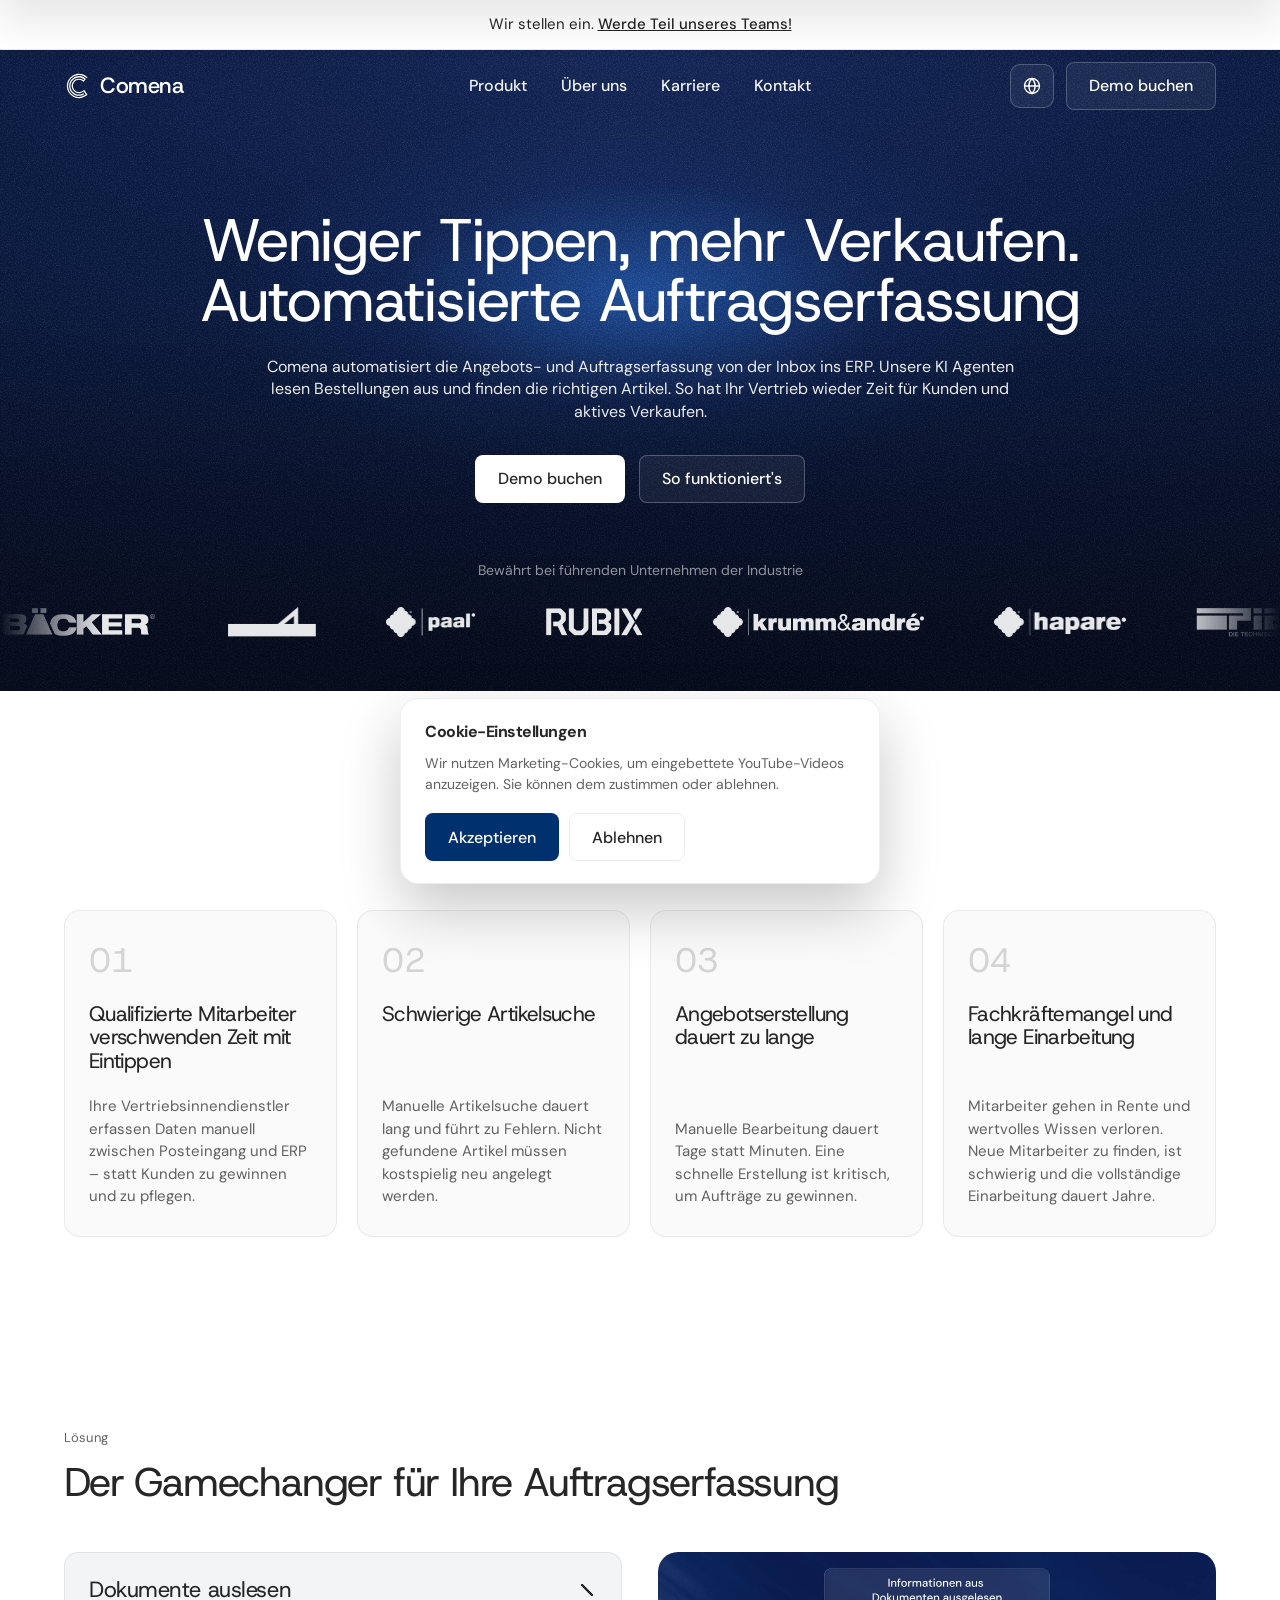
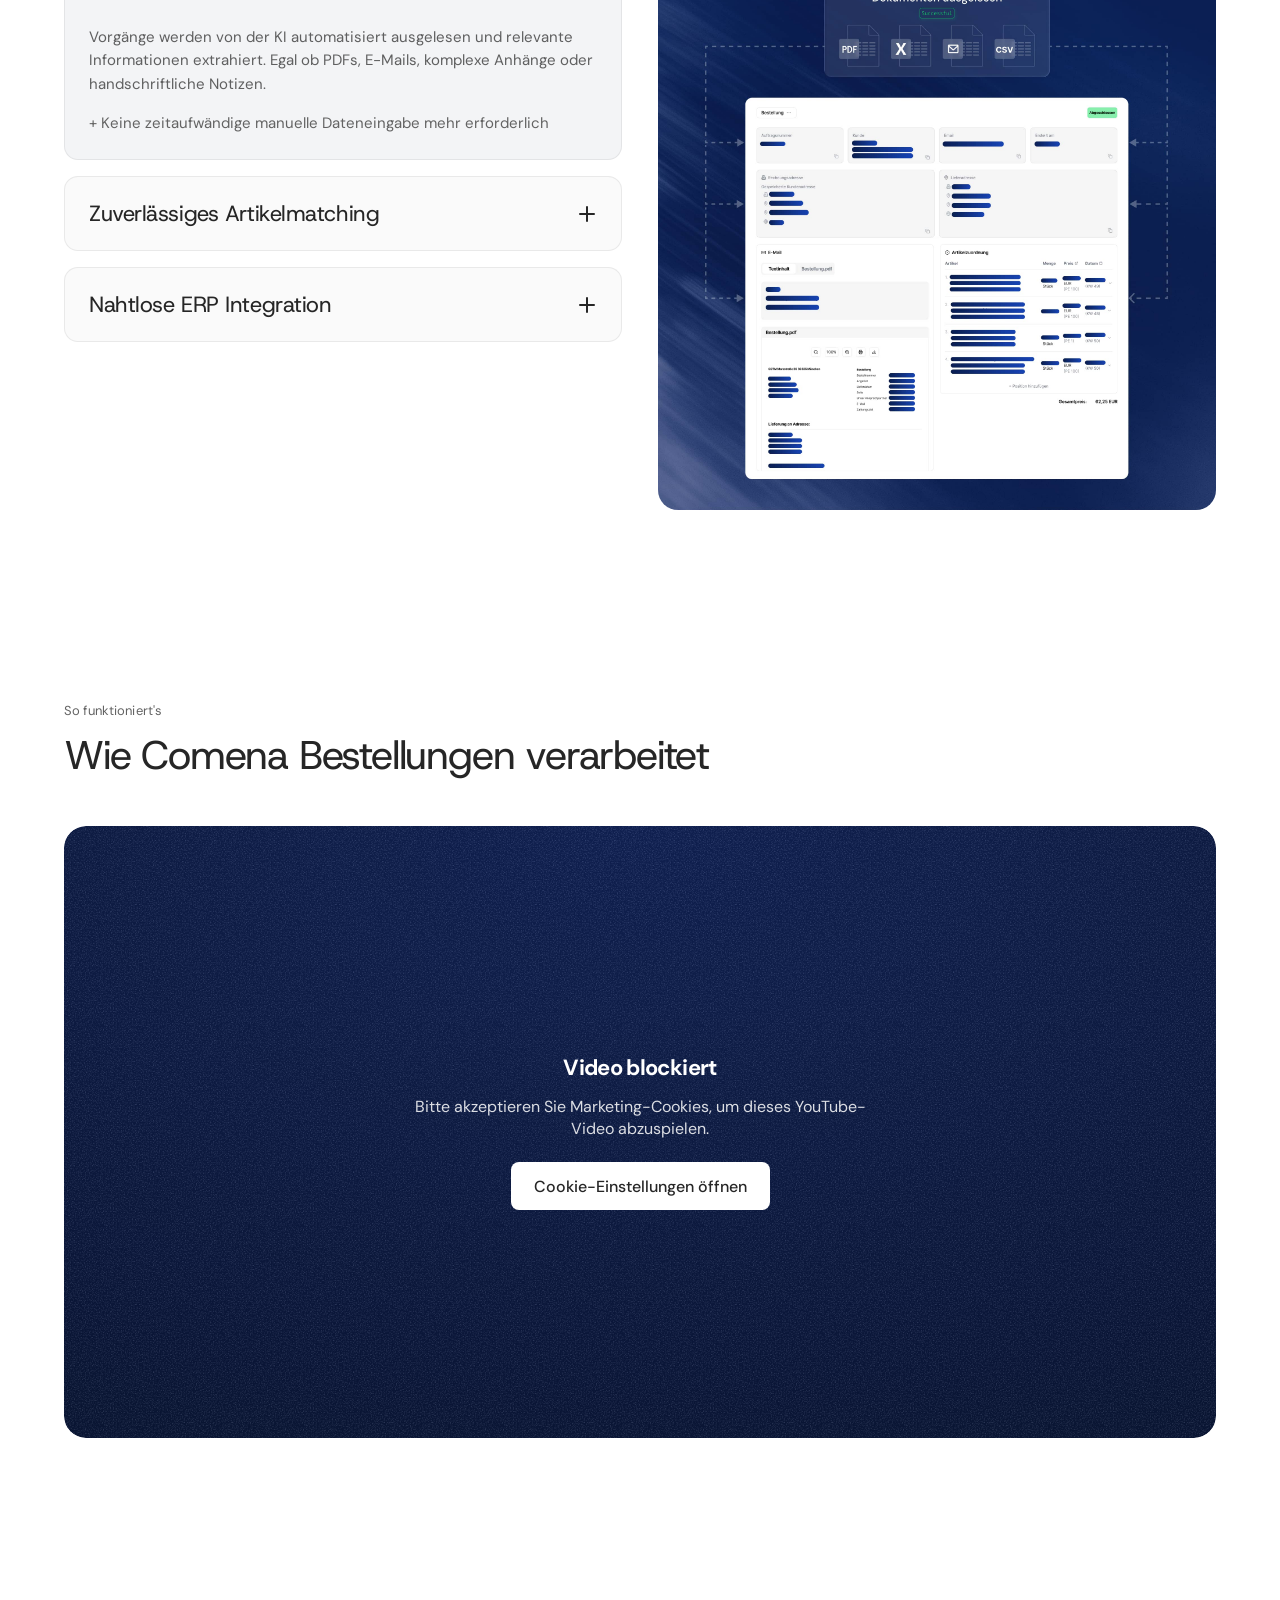
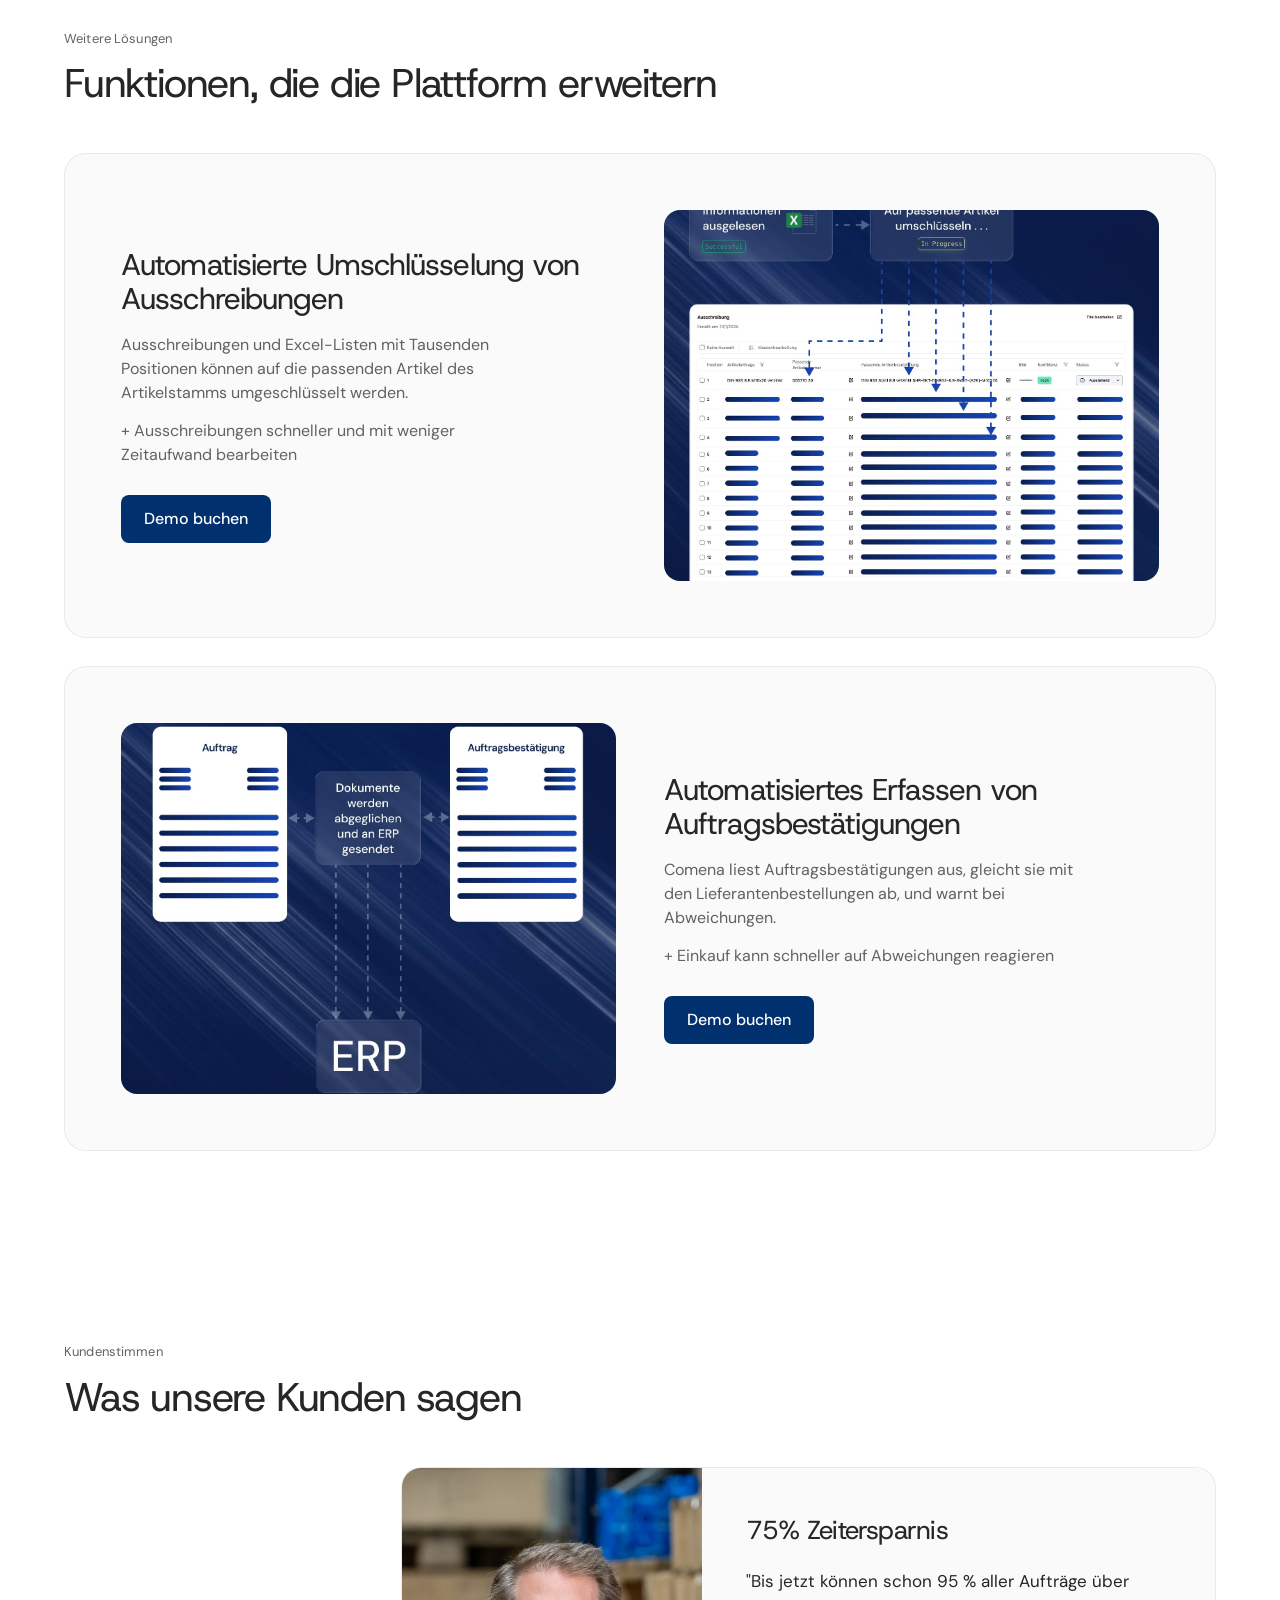
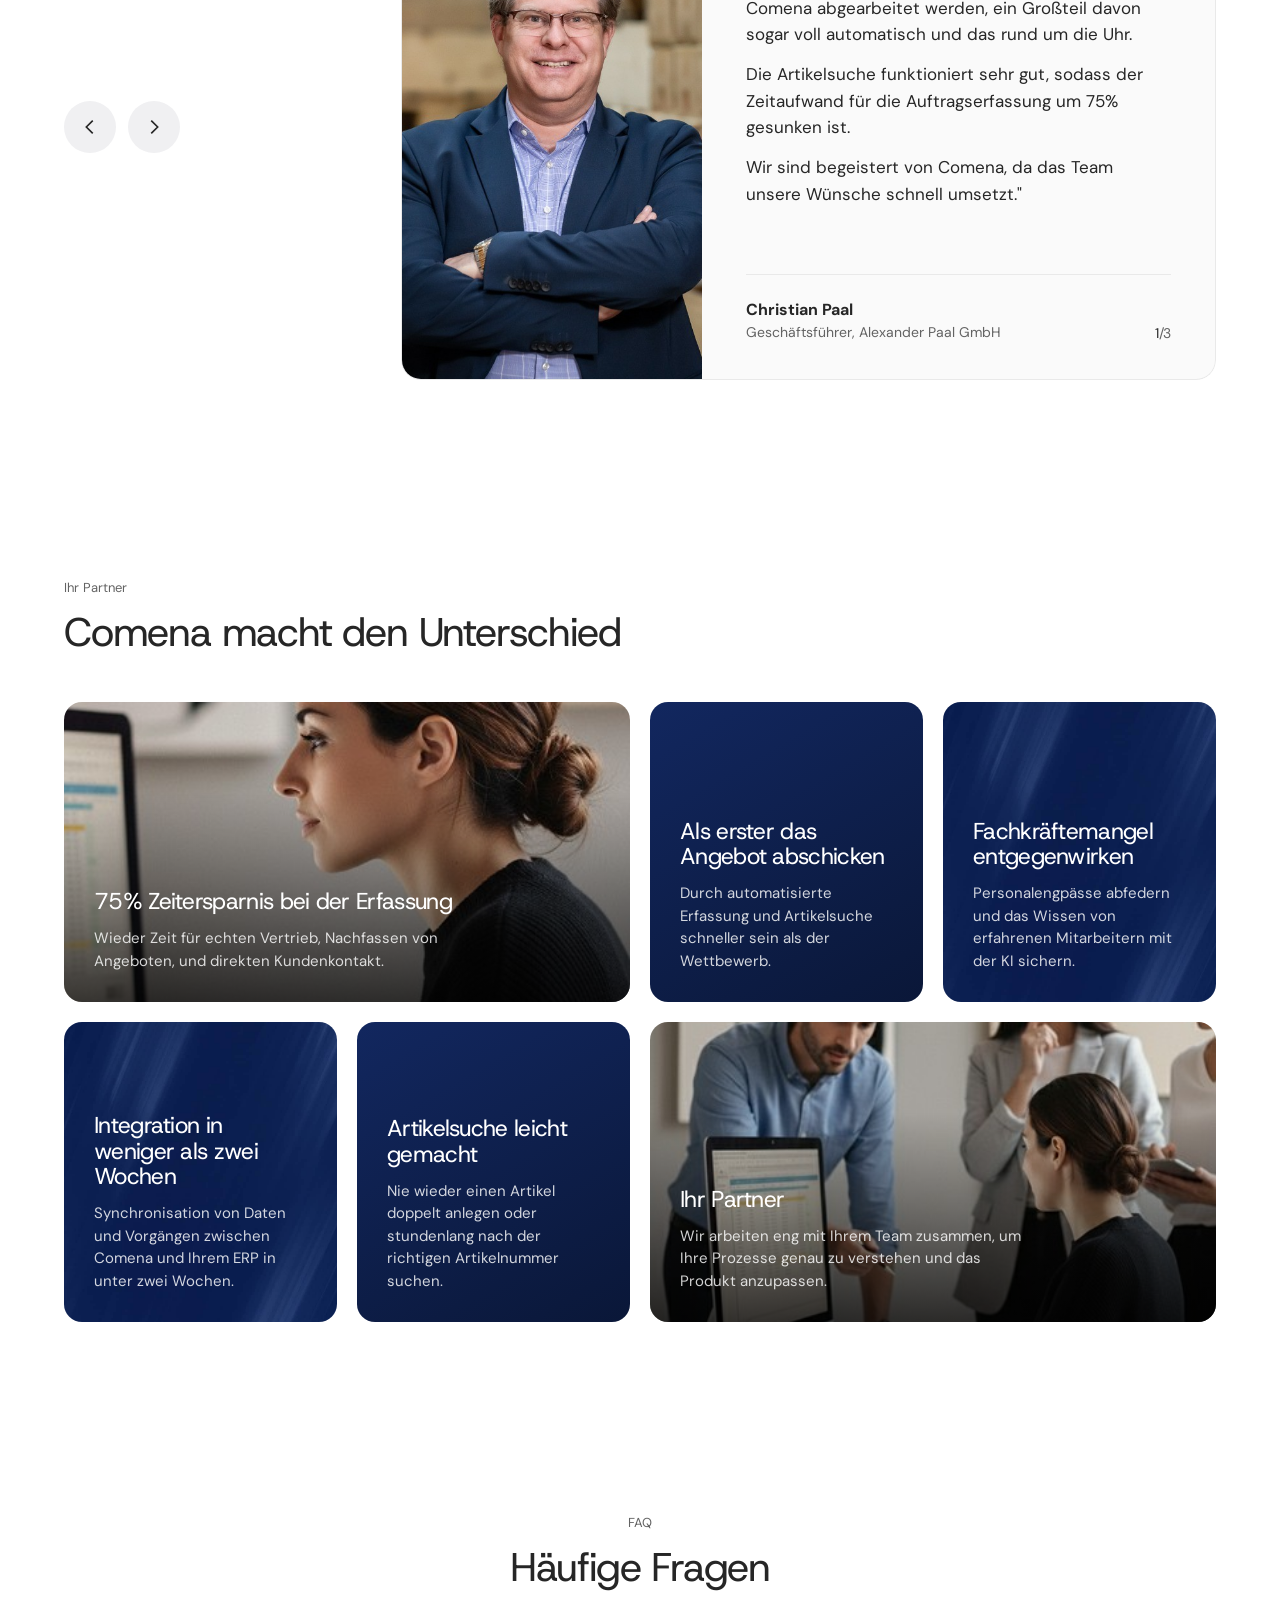
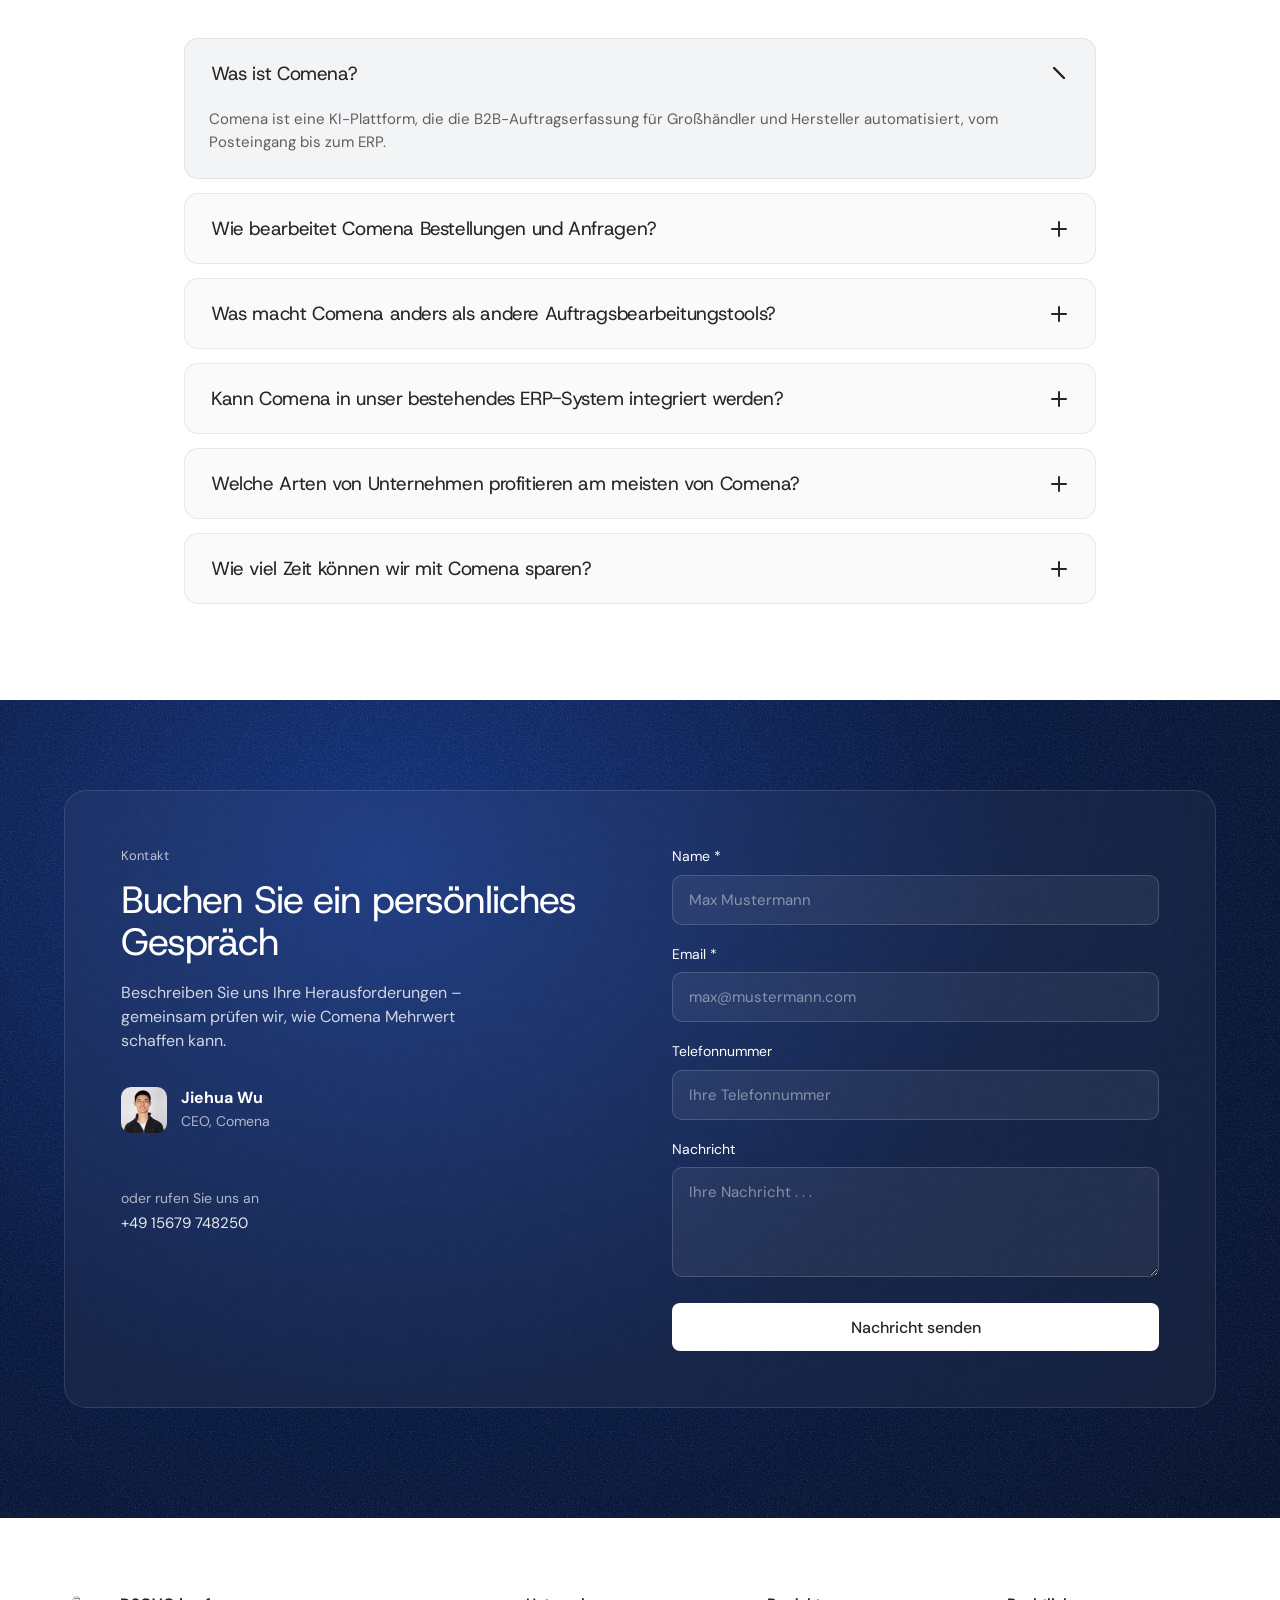
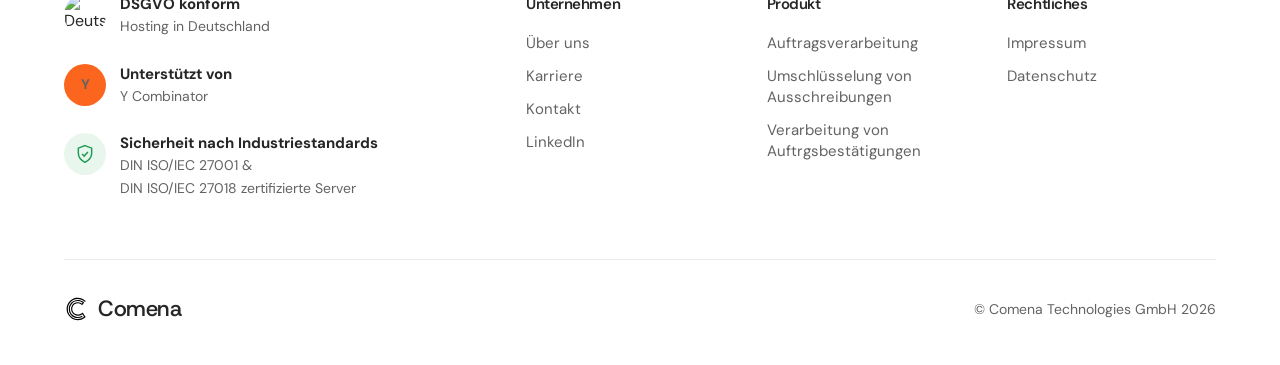
==== index.html @ ed3991f0 "Initial commit: Comena marketing site Static rebuild of the Comena landing page with working cookie-" ====
<!doctype html>
<html lang="de-DE">
<head>
  <meta charset="utf-8">
  <meta name="viewport" content="width=device-width, initial-scale=1">
  <title>Comena</title>
  <meta name="description" content="Comena automatisiert die Angebots- und Auftragserfassung von der Inbox ins ERP">
  <link rel="icon" href="assets/9VEV39MrK39oEEc32gyFkGNIw0.svg" media="(prefers-color-scheme: light)">
  <link rel="icon" href="assets/0OUMlu4STW3f8f03diUFj3irM.svg" media="(prefers-color-scheme: dark)">
  <link rel="preconnect" href="https://fonts.googleapis.com">
  <link rel="preconnect" href="https://fonts.gstatic.com" crossorigin>
  <link href="https://fonts.googleapis.com/css2?family=DM+Sans:ital,opsz,wght@0,9..40,300;0,9..40,400;0,9..40,500;0,9..40,600;0,9..40,700;1,9..40,400&family=Host+Grotesk:ital,wght@0,300;0,400;0,500;0,600;1,400&display=swap" rel="stylesheet">
  <link rel="stylesheet" href="styles.css?v=2">
</head>
<body>

  <!-- Announcement bar -->
  <div class="announce">
    <span>Wir stellen ein. <a href="https://www.ycombinator.com/companies/comena/jobs" target="_blank" rel="noopener">Werde Teil unseres Teams!</a></span>
  </div>

  <!-- Header -->
  <header class="header" id="header">
    <div class="container header__inner">
      <a href="#top" class="brand" aria-label="Comena">
        <img class="brand__mark brand__mark--light" src="assets/0OUMlu4STW3f8f03diUFj3irM.svg" alt="">
        <img class="brand__mark brand__mark--dark" src="assets/9VEV39MrK39oEEc32gyFkGNIw0.svg" alt="">
        <span class="brand__name">Comena</span>
      </a>

      <nav class="nav" id="nav">
        <a href="#loesung">Produkt</a>
        <a href="#partner">Über uns</a>
        <a href="https://www.ycombinator.com/companies/comena/jobs" target="_blank" rel="noopener">Karriere</a>
        <a href="#kontakt">Kontakt</a>
      </nav>

      <div class="header__actions">
        <div class="lang" id="lang">
          <button class="lang__btn" aria-label="Sprache wählen" aria-haspopup="true" aria-expanded="false">
            <svg viewBox="0 0 24 24" width="20" height="20" fill="none" stroke="currentColor" stroke-width="1.6"><circle cx="12" cy="12" r="9"/><path d="M3 12h18M12 3c2.5 2.6 3.8 5.7 3.8 9s-1.3 6.4-3.8 9c-2.5-2.6-3.8-5.7-3.8-9S9.5 5.6 12 3z"/></svg>
          </button>
          <div class="lang__menu" role="menu">
            <div class="lang__label">Select Language</div>
            <button role="menuitem" class="is-active">German</button>
            <button role="menuitem">English (United States)</button>
          </div>
        </div>
        <a href="#kontakt" class="btn btn--demo">Demo buchen</a>
        <button class="burger" id="burger" aria-label="Menü">
          <span></span><span></span><span></span>
        </button>
      </div>
    </div>
  </header>

  <!-- Mobile menu -->
  <div class="mobilemenu" id="mobilemenu">
    <nav>
      <a href="#loesung">Produkt</a>
      <a href="#partner">Über uns</a>
      <a href="https://www.ycombinator.com/companies/comena/jobs" target="_blank" rel="noopener">Karriere</a>
      <a href="#kontakt">Kontakt</a>
    </nav>
    <a href="#kontakt" class="btn btn--demo">Demo buchen</a>
  </div>

  <main id="top">

    <!-- Hero -->
    <section class="hero">
      <div class="hero__bg"></div>
      <div class="hero__glow"></div>
      <div class="hero__noise"></div>
      <div class="hero__fade"></div>
      <div class="container hero__inner">
        <h1 class="hero__title">Weniger Tippen, mehr Verkaufen. Automatisierte Auftragserfassung</h1>
        <p class="hero__sub">Comena automatisiert die Angebots- und Auftragserfassung von der Inbox ins ERP. Unsere KI Agenten lesen Bestellungen aus und finden die richtigen Artikel. So hat Ihr Vertrieb wieder Zeit für Kunden und aktives Verkaufen.</p>
        <div class="hero__cta">
          <a href="#kontakt" class="btn btn--white">Demo buchen</a>
          <a href="#how" class="btn btn--ghost">So funktioniert's</a>
        </div>
      </div>

      <div class="hero__logos">
        <p class="hero__logos-label">Bewährt bei führenden Unternehmen der Industrie</p>
        <div class="marquee">
          <div class="marquee__track" id="marqueeTrack">
            <!-- filled by JS (duplicated for seamless loop) -->
          </div>
        </div>
      </div>
    </section>

    <!-- Challenge -->
    <section class="section" id="challenge">
      <div class="container">
        <div class="section__head section__head--center">
          <span class="eyebrow">Die Herausforderung</span>
          <h2 class="section__title">Keine Zeit für Kernaufgaben</h2>
        </div>
        <div class="cards4">
          <article class="pcard">
            <span class="pcard__num">01</span>
            <h3 class="pcard__title">Qualifizierte Mitarbeiter verschwenden Zeit mit Eintippen</h3>
            <p class="pcard__text">Ihre Vertriebsinnendienstler erfassen Daten manuell zwischen Posteingang und ERP – statt Kunden zu gewinnen und zu pflegen.</p>
          </article>
          <article class="pcard">
            <span class="pcard__num">02</span>
            <h3 class="pcard__title">Schwierige Artikelsuche</h3>
            <p class="pcard__text">Manuelle Artikelsuche dauert lang und führt zu Fehlern. Nicht gefundene Artikel müssen kostspielig neu angelegt werden.</p>
          </article>
          <article class="pcard">
            <span class="pcard__num">03</span>
            <h3 class="pcard__title">Angebotserstellung dauert zu lange</h3>
            <p class="pcard__text">Manuelle Bearbeitung dauert Tage statt Minuten. Eine schnelle Erstellung ist kritisch, um Aufträge zu gewinnen.</p>
          </article>
          <article class="pcard">
            <span class="pcard__num">04</span>
            <h3 class="pcard__title">Fachkräftemangel und lange Einarbeitung</h3>
            <p class="pcard__text">Mitarbeiter gehen in Rente und wertvolles Wissen verloren. Neue Mitarbeiter zu finden, ist schwierig und die vollständige Einarbeitung dauert Jahre.</p>
          </article>
        </div>
      </div>
    </section>

    <!-- Solution -->
    <section class="section" id="loesung">
      <div class="container">
        <div class="section__head">
          <span class="eyebrow">Lösung</span>
          <h2 class="section__title">Der Gamechanger für Ihre Auftragserfassung</h2>
        </div>
        <div class="solution">
          <div class="accordion accordion--solution" id="solutionAcc">
            <div class="acc-item is-open" data-img="assets/vP9bhPJwI2WXvm8ATmOyXBJ3Csw.jpg">
              <button class="acc-head">
                <span class="acc-title">Dokumente auslesen</span>
                <span class="acc-icon"></span>
              </button>
              <div class="acc-body">
                <p>Vorgänge werden von der KI automatisiert ausgelesen und relevante Informationen extrahiert. Egal ob PDFs, E-Mails, komplexe Anhänge oder handschriftliche Notizen.</p>
                <p class="acc-plus">+ Keine zeitaufwändige manuelle Dateneingabe mehr erforderlich</p>
              </div>
            </div>
            <div class="acc-item" data-img="assets/bJRzqcTDGfhjrTvjMjbaw6tSAM.jpg">
              <button class="acc-head">
                <span class="acc-title">Zuverlässiges Artikelmatching</span>
                <span class="acc-icon"></span>
              </button>
              <div class="acc-body">
                <p>Artikelpositionen werden auf die passende Artikelnummer umgeschlüsselt. Unsere KI Agenten verstehen kryptische Artikeltexte und durchforsten riesige Artikelstämme.</p>
                <p class="acc-plus">+ Zuverlässiges Matching minimiert Zeit für Artikelsuche</p>
              </div>
            </div>
            <div class="acc-item" data-img="assets/Tuf0OMgCpiZTzLPUoyTCjEwg0M.jpg">
              <button class="acc-head">
                <span class="acc-title">Nahtlose ERP Integration</span>
                <span class="acc-icon"></span>
              </button>
              <div class="acc-body">
                <p>Comena lässt sich an nahezu jedes ERP anbinden. Dokumente können automatisch im Dokumentenmanagementsystem abgelegt werden.</p>
                <p class="acc-plus">+ Alles in Ihrem System erfasst mit einem Klick</p>
              </div>
            </div>
          </div>
          <div class="solution__media">
            <img id="solutionImg" src="assets/vP9bhPJwI2WXvm8ATmOyXBJ3Csw.jpg" alt="Comena Dokumentenverarbeitung">
          </div>
        </div>
      </div>
    </section>

    <!-- How it works -->
    <section class="section" id="how">
      <div class="container">
        <div class="section__head">
          <span class="eyebrow">So funktioniert's</span>
          <h2 class="section__title">Wie Comena Bestellungen verarbeitet</h2>
        </div>
        <div class="video">
          <div class="video__inner" id="videoBox">
            <iframe
              class="video__iframe"
              id="videoIframe"
              title="Wie Comena Bestellungen verarbeitet"
              src="about:blank"
              data-src="https://www.youtube-nocookie.com/embed/yLCdcm7drAc"
              allow="accelerometer; autoplay; clipboard-write; encrypted-media; gyroscope; picture-in-picture; web-share"
              allowfullscreen
              loading="lazy"
            ></iframe>
            <div class="video__blocked" id="videoBlocked">
              <h3>Video blockiert</h3>
              <p>Bitte akzeptieren Sie Marketing-Cookies, um dieses YouTube-Video abzuspielen.</p>
              <button class="btn btn--white" id="videoPlay">Cookie-Einstellungen öffnen</button>
            </div>
          </div>
        </div>
      </div>
    </section>

    <!-- Weitere Lösungen -->
    <section class="section" id="weitere">
      <div class="container">
        <div class="section__head">
          <span class="eyebrow">Weitere Lösungen</span>
          <h2 class="section__title">Funktionen, die die Plattform erweitern</h2>
        </div>

        <div class="feature">
          <div class="feature__text">
            <h3>Automatisierte Umschlüsselung von Ausschreibungen</h3>
            <p>Ausschreibungen und Excel-Listen mit Tausenden Positionen können auf die passenden Artikel des Artikelstamms umgeschlüsselt werden.</p>
            <p class="feature__plus">+ Ausschreibungen schneller und mit weniger Zeitaufwand bearbeiten</p>
            <a href="#kontakt" class="btn btn--demo">Demo buchen</a>
          </div>
          <div class="feature__media">
            <img src="assets/cb6yJn9ngKvgDQkInbwomNCdXAg.jpg" alt="Automatisierte Umschlüsselung von Ausschreibungen">
          </div>
        </div>

        <div class="feature feature--reverse">
          <div class="feature__text">
            <h3>Automatisiertes Erfassen von Auftragsbestätigungen</h3>
            <p>Comena liest Auftragsbestätigungen aus, gleicht sie mit den Lieferantenbestellungen ab, und warnt bei Abweichungen.</p>
            <p class="feature__plus">+ Einkauf kann schneller auf Abweichungen reagieren</p>
            <a href="#kontakt" class="btn btn--demo">Demo buchen</a>
          </div>
          <div class="feature__media">
            <img src="assets/lyJYtWwrS7RIzxJIzsAGaR2Q.jpg" alt="Automatisiertes Erfassen von Auftragsbestätigungen">
          </div>
        </div>
      </div>
    </section>

    <!-- Testimonials -->
    <section class="section" id="testimonials">
      <div class="container">
        <div class="section__head">
          <span class="eyebrow">Kundenstimmen</span>
          <h2 class="section__title">Was unsere Kunden sagen</h2>
        </div>

        <div class="tst">
          <div class="tst__viewport">
            <div class="tst__track" id="tstTrack">
              <article class="tst__slide">
                <div class="tst__photo"><img src="assets/Dxnd1LYJwO1xQ5SSEbbXH7bfjpQ.jpeg" alt="Christian Paal"></div>
                <div class="tst__body">
                  <h3 class="tst__head">75% Zeitersparnis</h3>
                  <div class="tst__quote">
                    <p>"Bis jetzt können schon 95 % aller Aufträge über Comena abgearbeitet werden, ein Großteil davon sogar voll automatisch und das rund um die Uhr.</p>
                    <p>Die Artikelsuche funktioniert sehr gut, sodass der Zeitaufwand für die Auftragserfassung um 75% gesunken ist.</p>
                    <p>Wir sind begeistert von Comena, da das Team unsere Wünsche schnell umsetzt."</p>
                  </div>
                  <div class="tst__foot">
                    <div class="tst__person">
                      <strong>Christian Paal</strong>
                      <span>Geschäftsführer, Alexander Paal GmbH</span>
                    </div>
                    <span class="tst__count"><em>1</em>/3</span>
                  </div>
                </div>
              </article>

              <article class="tst__slide">
                <div class="tst__photo"><img src="assets/Nsu8yReQFkta6NTRYhaXmuRGerM.jpg" alt="Rafael Hennemann"></div>
                <div class="tst__body">
                  <h3 class="tst__head">Enge Partnerschaft</h3>
                  <div class="tst__quote">
                    <p>"Comena überzeugt vor allem durch das präzise Auslesen von selbst äußerst komplexen Aufträgen und Auftragsbestätigungen.</p>
                    <p>Ebenso begeistert uns die Zusammenarbeit: Wir erleben eine enge Partnerschaft mit extrem schnellen Kommunikationswegen – nahezu rund um die Uhr.</p>
                    <p>Unsere Wünsche werden dabei stets pragmatisch und zügig umgesetzt."</p>
                  </div>
                  <div class="tst__foot">
                    <div class="tst__person">
                      <strong>Rafael Hennemann</strong>
                      <span>Leiter Auftragsmanagement &amp; Disposition, PIEL Die Technische Großhandlung GmbH</span>
                    </div>
                    <span class="tst__count"><em>2</em>/3</span>
                  </div>
                </div>
              </article>

              <article class="tst__slide">
                <div class="tst__photo"><img src="assets/EmEkC9G9jd4z1K38T1Y4emyq2pw.jpeg" alt="Stefanie Ettinger"></div>
                <div class="tst__body">
                  <h3 class="tst__head">Mehr Zeit für aktiven Vertrieb</h3>
                  <div class="tst__quote">
                    <p>"Durch Comena gewinnt unser Team spürbar Zeit für aktiven Vertrieb, Kundengespräche sowie Cross- und Upselling.</p>
                    <p>Die KI stößt auf Begeisterung in unserem Team und wird von mehreren Nutzern bei 99% aller eingehenden Aufträge genutzt.</p>
                    <p>Die kurzen Kommunikationswege, praxisnahe Workshops und schnelle Umsetzung unserer Anforderungen machen Comena für uns zu einem echten Partner."</p>
                  </div>
                  <div class="tst__foot">
                    <div class="tst__person">
                      <strong>Stefanie Ettinger</strong>
                      <span>Leitung Vertrieb &amp; Marketing, ETTINGER GmbH</span>
                    </div>
                    <span class="tst__count"><em>3</em>/3</span>
                  </div>
                </div>
              </article>
            </div>
          </div>
          <div class="tst__nav">
            <button class="tst__arrow" id="tstPrev" aria-label="Zurück"><svg viewBox="0 0 24 24" width="22" height="22" fill="none" stroke="currentColor" stroke-width="1.8"><path d="M15 5l-7 7 7 7"/></svg></button>
            <button class="tst__arrow" id="tstNext" aria-label="Weiter"><svg viewBox="0 0 24 24" width="22" height="22" fill="none" stroke="currentColor" stroke-width="1.8"><path d="M9 5l7 7-7 7"/></svg></button>
          </div>
        </div>
      </div>
    </section>

    <!-- Bento / Partner -->
    <section class="section" id="partner">
      <div class="container">
        <div class="section__head">
          <span class="eyebrow">Ihr Partner</span>
          <h2 class="section__title">Comena macht den Unterschied</h2>
        </div>
        <div class="bento">
          <article class="bento__cell bento__cell--wide bento__cell--img" style="background-image:url('assets/PmT4CncgUuAOSGuRD8bO7Bfqws.jpg')">
            <div class="bento__content">
              <h3>75% Zeitersparnis bei der Erfassung</h3>
              <p>Wieder Zeit für echten Vertrieb, Nachfassen von Angeboten, und direkten Kundenkontakt.</p>
            </div>
          </article>
          <article class="bento__cell bento__cell--navy">
            <div class="bento__content">
              <h3>Als erster das Angebot abschicken</h3>
              <p>Durch automatisierte Erfassung und Artikelsuche schneller sein als der Wettbewerb.</p>
            </div>
          </article>
          <article class="bento__cell bento__cell--navy bento__cell--streak">
            <div class="bento__content">
              <h3>Fachkräftemangel entgegenwirken</h3>
              <p>Personalengpässe abfedern und das Wissen von erfahrenen Mitarbeitern mit der KI sichern.</p>
            </div>
          </article>
          <article class="bento__cell bento__cell--navy bento__cell--streak">
            <div class="bento__content">
              <h3>Integration in weniger als zwei Wochen</h3>
              <p>Synchronisation von Daten und Vorgängen zwischen Comena und Ihrem ERP in unter zwei Wochen.</p>
            </div>
          </article>
          <article class="bento__cell bento__cell--navy">
            <div class="bento__content">
              <h3>Artikelsuche leicht gemacht</h3>
              <p>Nie wieder einen Artikel doppelt anlegen oder stundenlang nach der richtigen Artikelnummer suchen.</p>
            </div>
          </article>
          <article class="bento__cell bento__cell--wide bento__cell--img" style="background-image:url('assets/RMCBFYW8duUggHG24Xw8RyoA4U.jpg')">
            <div class="bento__content">
              <h3>Ihr Partner</h3>
              <p>Wir arbeiten eng mit Ihrem Team zusammen, um Ihre Prozesse genau zu verstehen und das Produkt anzupassen.</p>
            </div>
          </article>
        </div>
      </div>
    </section>

    <!-- FAQ -->
    <section class="section" id="faq">
      <div class="container container--narrow">
        <div class="section__head section__head--center">
          <span class="eyebrow">FAQ</span>
          <h2 class="section__title">Häufige Fragen</h2>
        </div>
        <div class="accordion accordion--faq" id="faqAcc">
          <div class="acc-item is-open">
            <button class="acc-head"><span class="acc-title">Was ist Comena?</span><span class="acc-icon"></span></button>
            <div class="acc-body"><p>Comena ist eine KI-Plattform, die die B2B-Auftragserfassung für Großhändler und Hersteller automatisiert, vom Posteingang bis zum ERP.</p></div>
          </div>
          <div class="acc-item">
            <button class="acc-head"><span class="acc-title">Wie bearbeitet Comena Bestellungen und Anfragen?</span><span class="acc-icon"></span></button>
            <div class="acc-body"><p>Ihre Vertriebsinnendienstler können Bestellungen per E-Mail an unsere KI weiterleiten. Die KI extrahiert dann alle relevanten Informationen, schlüsselt die Produktbeschreibungen richtig um und zeigt die Informationen Ihrem Vertriebsmitarbeiter zur Genehmigung. Dann wird die Bestellung an Ihr ERP gesendet.</p></div>
          </div>
          <div class="acc-item">
            <button class="acc-head"><span class="acc-title">Was macht Comena anders als andere Auftragsbearbeitungstools?</span><span class="acc-icon"></span></button>
            <div class="acc-body"><p>Comena verwendet KI-Agenten, um intelligent alle relevanten Informationen zu extrahieren und Freitext-Produktbeschreibungen Ihren Artikeln zuzuordnen, ohne dass eine vorherige manuelle Einrichtung für jeden neuen Kunden erforderlich ist, wie bei EDI oder PDF2EDI.</p></div>
          </div>
          <div class="acc-item">
            <button class="acc-head"><span class="acc-title">Kann Comena in unser bestehendes ERP-System integriert werden?</span><span class="acc-icon"></span></button>
            <div class="acc-body"><p>Ja, Comena integriert sich nahtlos in fast jedes ERP. Wenn Ihr ERP bereits EDI unterstützt, kann Comena sogar die bestehenden APIs nutzen, um Bestellungen an Ihr ERP zu senden.</p></div>
          </div>
          <div class="acc-item">
            <button class="acc-head"><span class="acc-title">Welche Arten von Unternehmen profitieren am meisten von Comena?</span><span class="acc-icon"></span></button>
            <div class="acc-body"><p>Großhändler und Hersteller, die große Mengen an Bestellungen und Ausschreibungen bearbeiten, sehen den größten Nutzen, insbesondere solche mit großen Produktkatalogen.</p></div>
          </div>
          <div class="acc-item">
            <button class="acc-head"><span class="acc-title">Wie viel Zeit können wir mit Comena sparen?</span><span class="acc-icon"></span></button>
            <div class="acc-body"><p>Unsere Kunden reduzieren typischerweise die Auftragsbearbeitungszeit um 75%, wodurch sich Vertriebsteams auf Kundenkontakt konzentrieren können, anstatt auf manuelle Erfassung.</p></div>
          </div>
        </div>
      </div>
    </section>

    <!-- Contact -->
    <section class="contact" id="kontakt">
      <div class="contact__bg"></div>
      <div class="container">
        <div class="contact__card">
          <div class="contact__left">
            <span class="eyebrow eyebrow--light">Kontakt</span>
            <h2 class="contact__title">Buchen Sie ein persönliches Gespräch</h2>
            <p class="contact__sub">Beschreiben Sie uns Ihre Herausforderungen – gemeinsam prüfen wir, wie Comena Mehrwert schaffen kann.</p>
            <div class="contact__person">
              <img src="assets/oAig1neGUshdpD9jhjAPTaYk.jpeg" alt="Jiehua Wu">
              <div>
                <strong>Jiehua Wu</strong>
                <span>CEO, Comena</span>
              </div>
            </div>
            <div class="contact__phone">
              <span>oder rufen Sie uns an</span>
              <a href="tel:+4915679748250">+49 15679 748250</a>
            </div>
          </div>
          <form class="contact__form" id="contactForm">
            <label>Name *
              <input type="text" name="name" placeholder="Max Mustermann" required>
            </label>
            <label>Email *
              <input type="email" name="email" placeholder="max@mustermann.com" required>
            </label>
            <label>Telefonnummer
              <input type="tel" name="phone" placeholder="Ihre Telefonnummer">
            </label>
            <label>Nachricht
              <textarea name="message" rows="4" placeholder="Ihre Nachricht . . ."></textarea>
            </label>
            <button type="submit" class="btn btn--white btn--block">Nachricht senden</button>
          </form>
        </div>
      </div>
    </section>
  </main>

  <!-- Footer -->
  <footer class="footer">
    <div class="container">
      <div class="footer__top">
        <div class="footer__badges">
          <div class="badge">
            <img class="badge__icon" src="assets/uezCJl05fBIRH6gZrVGJKELqyKw.svg" alt="Deutschland">
            <div><strong>DSGVO konform</strong><span>Hosting in Deutschland</span></div>
          </div>
          <div class="badge">
            <span class="badge__icon badge__yc">Y</span>
            <div><strong>Unterstützt von</strong><span>Y Combinator</span></div>
          </div>
          <div class="badge">
            <span class="badge__icon badge__shield">
              <svg viewBox="0 0 24 24" width="20" height="20" fill="none" stroke="#1f9d55" stroke-width="1.8"><path d="M12 2l8 3v6c0 5-3.5 8.5-8 11-4.5-2.5-8-6-8-11V5z"/><path d="M8.5 12l2.5 2.5 4.5-5"/></svg>
            </span>
            <div><strong>Sicherheit nach Industriestandards</strong><span>DIN ISO/IEC 27001 &amp;<br>DIN ISO/IEC 27018 zertifizierte Server</span></div>
          </div>
        </div>

        <div class="footer__cols">
          <div class="footer__col">
            <h4>Unternehmen</h4>
            <a href="#partner">Über uns</a>
            <a href="https://www.ycombinator.com/companies/comena/jobs" target="_blank" rel="noopener">Karriere</a>
            <a href="#kontakt">Kontakt</a>
            <a href="https://www.linkedin.com/company/comena-ai" target="_blank" rel="noopener">LinkedIn</a>
          </div>
          <div class="footer__col">
            <h4>Produkt</h4>
            <a href="#loesung">Auftragsverarbeitung</a>
            <a href="#weitere">Umschlüsselung von Ausschreibungen</a>
            <a href="#weitere">Verarbeitung von Auftrgsbestätigungen</a>
          </div>
          <div class="footer__col">
            <h4>Rechtliches</h4>
            <a href="./impressum">Impressum</a>
            <a href="./datenschutz">Datenschutz</a>
          </div>
        </div>
      </div>

      <div class="footer__bottom">
        <a href="#top" class="brand brand--footer">
          <img class="brand__mark" src="assets/9VEV39MrK39oEEc32gyFkGNIw0.svg" alt="">
          <span class="brand__name">Comena</span>
        </a>
        <span class="footer__copy">© Comena Technologies GmbH 2026</span>
      </div>
    </div>
  </footer>

  <!-- Cookie consent banner -->
  <div class="cookiebar" id="cookiebar" role="dialog" aria-live="polite" aria-label="Cookie-Einstellungen">
    <h4>Cookie-Einstellungen</h4>
    <p>Wir nutzen Marketing-Cookies, um eingebettete YouTube-Videos anzuzeigen. Sie können dem zustimmen oder ablehnen.</p>
    <div class="cookiebar__actions">
      <button class="btn btn--demo" id="cookieAccept">Akzeptieren</button>
      <button class="btn btn--ghost" id="cookieDecline">Ablehnen</button>
    </div>
  </div>

  <script src="script.js?v=2"></script>
</body>
</html>
---- styles.css ----
/* ============ Comena — 1:1 rebuild ============ */
:root{
  --navy-btn:#00306e;
  --navy-btn-hover:#012a5e;
  --text:#262626;
  --text-soft:rgba(38,38,38,.72);
  --muted:#636363;
  --line:rgba(0,0,0,.08);
  --card:#fafafa;
  --card-line:rgba(38,38,38,.08);
  --white:#fff;
  --blue:#0099ff;
  --hero-1:#0a1636;
  --hero-2:#0c1f4d;
  --navy:#0a1a3f;
  --radius:16px;
  --container:1200px;
}

*{box-sizing:border-box}
html{scroll-behavior:smooth;-webkit-text-size-adjust:100%}
body{
  margin:0;
  font-family:"DM Sans","DM Sans Placeholder",sans-serif;
  color:var(--text);
  background:#fff;
  font-size:16px;
  line-height:1.4;
  -webkit-font-smoothing:antialiased;
}
img{display:block;max-width:100%}
a{color:inherit;text-decoration:none}
h1,h2,h3,h4{margin:0;font-family:"Host Grotesk","Host Grotesk Placeholder",sans-serif;font-weight:400;letter-spacing:-.03em}
p{margin:0}
button{font-family:inherit;cursor:pointer}

.container{width:100%;max-width:var(--container);margin:0 auto;padding:0 24px}
.container--narrow{max-width:960px}

/* ---------- Buttons ---------- */
.btn{
  display:inline-flex;align-items:center;justify-content:center;
  height:48px;padding:0 22px;border-radius:8px;
  font-weight:500;font-size:16px;border:1px solid transparent;
  transition:transform .15s ease, background .2s ease, color .2s ease, box-shadow .2s ease;
  white-space:nowrap;
}
.btn:hover{transform:translateY(-1px)}
.btn--demo{background:var(--navy-btn);color:#fff}
.btn--demo:hover{background:var(--navy-btn-hover)}
.btn--white{background:#fff;color:var(--text)}
.btn--white:hover{background:#f2f2f2}
.btn--ghost{background:rgba(255,255,255,.06);color:#fff;border-color:rgba(255,255,255,.25)}
.btn--ghost:hover{background:rgba(255,255,255,.14)}
.btn--block{width:100%}

/* ---------- Announce ---------- */
.announce{
  background:#fff;color:var(--text);
  text-align:center;font-size:15px;
  padding:14px 16px;border-bottom:1px solid var(--line);
}
.announce a{text-decoration:underline;font-weight:500}

/* ---------- Header ---------- */
.header{
  position:sticky;top:0;z-index:50;
  transition:background .25s ease, box-shadow .25s ease, color .25s ease;
  color:#fff;
}
.header__inner{display:flex;align-items:center;justify-content:space-between;height:72px}
.brand{display:flex;align-items:center;gap:10px}
.brand__mark{height:26px;width:auto}
.brand__mark--dark{display:none}
.brand__name{font-family:"Host Grotesk",sans-serif;font-size:22px;font-weight:500;letter-spacing:-.02em}

.nav{display:flex;gap:34px;position:absolute;left:50%;transform:translateX(-50%)}
.nav a{font-weight:500;font-size:16px;opacity:.95;transition:opacity .2s}
.nav a:hover{opacity:.65}

.header__actions{display:flex;align-items:center;gap:12px}

/* header demo button: ghost over hero, filled navy when solid */
.header .btn--demo{background:rgba(255,255,255,.06);border-color:rgba(255,255,255,.22);color:#fff}
.header .btn--demo:hover{background:rgba(255,255,255,.14)}

/* header state when scrolled -> solid white */
.header.is-solid{background:#fff;color:var(--text);box-shadow:0 1px 0 rgba(0,0,0,.06)}
.header.is-solid .btn--demo{background:var(--navy-btn);border-color:transparent;color:#fff}
.header.is-solid .btn--demo:hover{background:var(--navy-btn-hover)}
.header.is-solid .brand__mark--light{display:none}
.header.is-solid .brand__mark--dark{display:block}
.header.is-solid .btn--demo{background:var(--navy-btn);color:#fff}

/* language */
.lang{position:relative}
.lang__btn{
  width:44px;height:44px;border-radius:10px;
  display:grid;place-items:center;color:inherit;
  background:rgba(255,255,255,.06);border:1px solid rgba(255,255,255,.22);
}
.header.is-solid .lang__btn{background:#fff;border-color:var(--line);color:var(--text)}
.lang__menu{
  position:absolute;top:52px;right:0;min-width:220px;
  background:#fff;color:var(--text);border:1px solid var(--line);
  border-radius:12px;box-shadow:0 20px 50px rgba(0,0,0,.15);
  padding:8px;display:none;
}
.lang.is-open .lang__menu{display:block}
.lang__label{font-size:12px;color:var(--muted);padding:8px 10px 6px}
.lang__menu button{
  display:block;width:100%;text-align:left;background:none;border:0;
  padding:9px 10px;border-radius:8px;font-size:15px;color:var(--text);
}
.lang__menu button:hover{background:#f4f4f5}
.lang__menu button.is-active{font-weight:600}

.burger{display:none;flex-direction:column;gap:5px;background:none;border:0;padding:8px;width:42px;height:42px}
.burger span{display:block;height:2px;width:22px;background:currentColor;border-radius:2px;transition:.25s}

/* mobile menu */
.mobilemenu{
  position:fixed;top:0;left:0;right:0;z-index:45;
  background:#fff;color:var(--text);
  padding:110px 24px 32px;transform:translateY(-100%);
  transition:transform .3s ease;box-shadow:0 20px 40px rgba(0,0,0,.1);
}
.mobilemenu.is-open{transform:translateY(0)}
.mobilemenu nav{display:flex;flex-direction:column;gap:6px;margin-bottom:20px}
.mobilemenu nav a{font-size:20px;font-weight:500;padding:12px 0;border-bottom:1px solid var(--line)}

/* ---------- Hero ---------- */
.hero{position:relative;overflow:hidden;color:#fff;margin-top:-72px;padding-top:72px}
.hero__bg{position:absolute;inset:0;background:
  radial-gradient(120% 90% at 50% 0%, #14285e 0%, #0b1c46 45%, #08122e 100%);z-index:0}
.hero__glow{position:absolute;inset:0;z-index:1;
  background:radial-gradient(46% 42% at 50% 38%, rgba(40,110,235,.55) 0%, rgba(30,80,190,.10) 42%, transparent 70%);
  mix-blend-mode:screen}
.hero__noise{position:absolute;inset:0;z-index:2;opacity:.10;
  background:url('assets/6mcf62RlDfRfU61Yg5vb2pefpi4.png');background-size:180px}
.hero__fade{position:absolute;inset:0;z-index:2;
  background:linear-gradient(transparent 42%, rgba(0,0,0,.35) 100%)}
.hero__inner{position:relative;z-index:5;text-align:center;padding-top:88px;padding-bottom:36px}
.hero__title{
  font-size:60px;line-height:1.0;letter-spacing:-.02em;
  max-width:1040px;margin:0 auto;
}
.hero__sub{
  max-width:760px;margin:26px auto 0;
  font-size:16px;line-height:1.4;color:#ebebeb;
}
.hero__cta{display:flex;gap:14px;justify-content:center;margin-top:32px;flex-wrap:wrap}

.hero__logos{position:relative;z-index:5;padding:22px 0 54px}
.hero__logos-label{text-align:center;color:rgba(255,255,255,.55);font-size:14px;margin-bottom:26px}
.marquee{position:relative;overflow:hidden;
  -webkit-mask-image:linear-gradient(90deg,transparent,#000 8%,#000 92%,transparent);
  mask-image:linear-gradient(90deg,transparent,#000 8%,#000 92%,transparent)}
.marquee__track{display:flex;align-items:center;gap:70px;width:max-content;animation:marquee 34s linear infinite}
.marquee__track img{height:30px;width:auto;opacity:.9;filter:brightness(0) invert(1)}
@keyframes marquee{from{transform:translateX(0)}to{transform:translateX(-50%)}}

/* ---------- Sections ---------- */
.section{padding:96px 0}
.section__head{margin-bottom:48px;max-width:820px}
.section__head--center{text-align:center;margin-left:auto;margin-right:auto}
.eyebrow{display:block;font-size:13px;color:var(--muted);margin-bottom:14px;letter-spacing:.01em}
.eyebrow--light{color:rgba(255,255,255,.7)}
.section__title{font-size:40px;line-height:1.08;color:var(--text)}

/* Challenge cards */
.cards4{display:grid;grid-template-columns:repeat(4,1fr);gap:20px}
.pcard{
  background:var(--card);border:1px solid var(--card-line);
  border-radius:var(--radius);padding:26px 24px 28px;
  display:flex;flex-direction:column;min-height:320px;
}
.pcard__num{font-family:"Host Grotesk",sans-serif;font-size:34px;color:rgba(38,38,38,.18);margin-bottom:18px}
.pcard__title{font-size:21px;line-height:1.12;margin-bottom:auto}
.pcard__text{color:var(--text-soft);font-size:15px;line-height:1.5;margin-top:22px}

/* Solution */
.solution{display:grid;grid-template-columns:1fr 1fr;gap:36px;align-items:start}
.accordion--solution{display:flex;flex-direction:column;gap:16px}
.acc-item{background:var(--card);border:1px solid var(--card-line);border-radius:14px;overflow:hidden;transition:background .2s}
.acc-item.is-open{background:#f3f4f6}
.acc-head{
  width:100%;background:none;border:0;display:flex;align-items:center;justify-content:space-between;
  gap:16px;padding:22px 24px;text-align:left;
}
.acc-title{font-family:"Host Grotesk",sans-serif;font-size:22px;letter-spacing:-.02em;color:var(--text)}
.acc-icon{position:relative;flex:0 0 20px;width:20px;height:20px}
.acc-icon::before,.acc-icon::after{content:"";position:absolute;background:var(--text);border-radius:2px;transition:.25s}
.acc-icon::before{top:9px;left:2px;width:16px;height:2px}
.acc-icon::after{top:2px;left:9px;width:2px;height:16px}
.acc-item.is-open .acc-icon::before{transform:rotate(45deg)}
.acc-item.is-open .acc-icon::after{transform:rotate(-45deg)}
.acc-body{max-height:0;overflow:hidden;transition:max-height .35s ease;padding:0 24px}
.acc-item.is-open .acc-body{max-height:340px;padding-bottom:24px}
.acc-body p{color:var(--text-soft);font-size:15px;line-height:1.55}
.acc-plus{margin-top:16px;color:var(--muted)!important}

.solution__media{border-radius:20px;overflow:hidden;background:var(--navy);aspect-ratio:1/1}
.solution__media img{width:100%;height:100%;object-fit:cover;transition:opacity .3s}

/* How / video */
.video{border-radius:22px;overflow:hidden}
.video__inner{
  position:relative;aspect-ratio:16/8.5;border-radius:22px;
  background:radial-gradient(120% 120% at 50% 0%, #12245a, #0a1636);
  display:grid;place-items:center;overflow:hidden;
}
.video__inner::after{content:"";position:absolute;inset:0;opacity:.12;background:url('assets/6mcf62RlDfRfU61Yg5vb2pefpi4.png');background-size:200px}
.video__iframe{position:absolute;inset:0;width:100%;height:100%;border:0;z-index:1}
.video__blocked{position:relative;z-index:2;text-align:center;color:#fff;max-width:520px;padding:20px}
.video__blocked h3{font-family:"DM Sans",sans-serif;font-weight:700;font-size:22px;margin-bottom:12px}
.video__blocked p{color:rgba(255,255,255,.85);margin-bottom:22px}
.video__blocked.is-hidden{display:none}

/* Cookie consent banner */
.cookiebar{position:fixed;left:16px;right:16px;bottom:16px;max-width:480px;margin:0 auto;
  background:#fff;border:1px solid var(--card-line);border-radius:18px;
  box-shadow:0 24px 60px rgba(0,0,0,.22);padding:22px 24px;z-index:9999;display:none}
.cookiebar.is-open{display:block}
.cookiebar h4{font-family:"DM Sans",sans-serif;font-weight:700;font-size:16px;margin-bottom:10px}
.cookiebar p{font-size:14px;line-height:1.5;color:var(--text-soft);margin-bottom:18px}
.cookiebar__actions{display:flex;gap:10px;flex-wrap:wrap}
.cookiebar .btn--ghost{background:transparent;color:var(--text);border-color:var(--line)}
.cookiebar .btn--ghost:hover{background:var(--card)}

/* Features */
.feature{display:grid;grid-template-columns:1fr 1fr;gap:48px;align-items:center;
  background:var(--card);border:1px solid var(--card-line);border-radius:22px;
  padding:56px;margin-top:28px;overflow:hidden}
.feature--reverse .feature__text{order:2}
.feature--reverse .feature__media{order:1}
.feature__text h3{font-size:30px;line-height:1.12;margin-bottom:18px}
.feature__text p{color:var(--text-soft);font-size:16px;line-height:1.5;max-width:420px}
.feature__plus{margin-top:14px;color:var(--muted)!important}
.feature__text .btn{margin-top:28px}
.feature__media{border-radius:16px;overflow:hidden;background:var(--navy);aspect-ratio:16/12}
.feature__media img{width:100%;height:100%;object-fit:cover}

/* Testimonials */
.tst{position:relative;min-height:520px}
.tst__viewport{max-width:815px;margin-left:auto;overflow:hidden;border-radius:20px}
.tst__track{display:flex;transition:transform .5s cubic-bezier(.4,0,.2,1)}
.tst__slide{min-width:100%;display:grid;grid-template-columns:300px 1fr;gap:0;
  background:var(--card);border:1px solid var(--card-line);border-radius:20px;overflow:hidden}
.tst__photo{background:#ddd}
.tst__photo img{width:100%;height:100%;object-fit:cover;min-height:440px}
.tst__body{padding:44px 44px 36px;display:flex;flex-direction:column}
.tst__head{font-size:26px;margin-bottom:20px}
.tst__quote p{color:var(--text);font-size:17px;line-height:1.55;margin-bottom:14px}
.tst__foot{margin-top:auto;padding-top:24px;border-top:1px solid var(--card-line);
  display:flex;align-items:flex-end;justify-content:space-between;gap:20px}
.tst__person strong{display:block;font-size:16px}
.tst__person span{color:var(--muted);font-size:14px}
.tst__count{color:var(--muted);font-size:14px;white-space:nowrap}
.tst__count em{font-style:normal;color:var(--text)}
.tst__nav{position:absolute;left:0;top:50%;transform:translateY(-50%);display:flex;gap:12px}
.tst__arrow{width:52px;height:52px;border-radius:50%;border:0;background:#f0f0f2;color:var(--text);
  display:grid;place-items:center;transition:background .2s}
.tst__arrow:hover{background:#e2e2e6}

/* Bento */
.bento{display:grid;grid-template-columns:repeat(4,1fr);grid-auto-rows:300px;gap:20px}
.bento__cell{position:relative;border-radius:18px;overflow:hidden;
  display:flex;align-items:flex-end;background:var(--navy)}
.bento__cell--wide{grid-column:span 2}
.bento__cell--img{background-size:cover;background-position:center}
.bento__cell--img::before{content:"";position:absolute;inset:0;
  background:linear-gradient(transparent 30%, rgba(0,0,0,.72))}
.bento__cell--navy{background:linear-gradient(150deg,#12275f,#0a1738)}
.bento__cell--streak{background:#0b1a40 url('assets/7q5LjPHJTLYqnQp9aRgQ1VCCfE.jpg') center/cover}
.bento__content{position:relative;z-index:2;padding:30px;color:#fff}
.bento__content h3{font-size:23px;line-height:1.12;margin-bottom:12px}
.bento__content p{color:rgba(255,255,255,.82);font-size:15px;line-height:1.5;max-width:360px}

/* FAQ */
.accordion--faq{display:flex;flex-direction:column;gap:14px}
.accordion--faq .acc-title{font-size:19px}
.accordion--faq .acc-head{padding:22px 26px}
.accordion--faq .acc-item.is-open{background:#f3f4f6}

/* Contact */
.contact{position:relative;padding:0;overflow:hidden}
.contact__bg{position:absolute;inset:0;
  background:radial-gradient(90% 120% at 30% 20%, #17398a 0%, #0b1c46 55%, #081533 100%)}
.contact__bg::after{content:"";position:absolute;inset:0;opacity:.10;background:url('assets/6mcf62RlDfRfU61Yg5vb2pefpi4.png');background-size:200px}
.contact .container{position:relative;z-index:2;padding-top:90px;padding-bottom:110px}
.contact__card{display:grid;grid-template-columns:1fr 1fr;gap:64px;
  background:rgba(255,255,255,.04);border:1px solid rgba(255,255,255,.12);
  border-radius:22px;padding:56px;backdrop-filter:blur(2px)}
.contact__left{color:#fff}
.contact__title{font-size:38px;line-height:1.1;margin:0 0 18px}
.contact__sub{color:rgba(255,255,255,.8);font-size:16px;line-height:1.5;max-width:400px}
.contact__person{display:flex;align-items:center;gap:14px;margin-top:34px}
.contact__person img{width:46px;height:46px;border-radius:10px;object-fit:cover}
.contact__person strong{display:block;font-size:16px}
.contact__person span{color:rgba(255,255,255,.65);font-size:14px}
.contact__phone{margin-top:56px}
.contact__phone span{display:block;color:rgba(255,255,255,.65);font-size:14px;margin-bottom:4px}
.contact__phone a{font-size:15px;color:rgba(255,255,255,.9)}
.contact__form{display:flex;flex-direction:column;gap:20px}
.contact__form label{display:flex;flex-direction:column;gap:8px;color:#fff;font-size:14px}
.contact__form input,.contact__form textarea{
  background:rgba(255,255,255,.06);border:1px solid rgba(255,255,255,.16);
  border-radius:10px;padding:14px 16px;color:#fff;font-family:inherit;font-size:15px;
  resize:vertical;
}
.contact__form input::placeholder,.contact__form textarea::placeholder{color:rgba(255,255,255,.45)}
.contact__form input:focus,.contact__form textarea:focus{outline:none;border-color:rgba(255,255,255,.5)}
.contact__form .btn{margin-top:6px}

/* Footer */
.footer{padding:76px 0 40px;background:#fff}
.footer__top{display:grid;grid-template-columns:1.2fr 2fr;gap:48px;padding-bottom:60px}
.footer__badges{display:flex;flex-direction:column;gap:26px}
.badge{display:flex;align-items:flex-start;gap:14px}
.badge__icon{width:42px;height:42px;border-radius:50%;object-fit:cover;flex:0 0 42px;
  display:grid;place-items:center;overflow:hidden}
.badge__yc{background:#fb651e;color:#fff;font-weight:700;font-size:20px;font-family:"Host Grotesk",sans-serif}
.badge__shield{background:#e8f6ee}
.badge strong{display:block;font-size:15px;color:var(--text)}
.badge span{color:var(--muted);font-size:14px;line-height:1.4}
.footer__cols{display:grid;grid-template-columns:repeat(3,1fr);gap:32px}
.footer__col h4{font-family:"DM Sans",sans-serif;font-weight:600;font-size:15px;margin-bottom:18px;color:var(--text)}
.footer__col a{display:block;color:var(--muted);font-size:15px;margin-bottom:12px;transition:color .2s}
.footer__col a:hover{color:var(--text)}
.footer__bottom{display:flex;align-items:center;justify-content:space-between;
  padding-top:34px;border-top:1px solid var(--line)}
.brand--footer .brand__mark{height:24px}
.brand--footer .brand__name{color:var(--text)}
.footer__copy{color:var(--muted);font-size:14px}

/* ---------- Responsive ---------- */
@media (max-width:1024px){
  .hero__title{font-size:48px}
  .section__title{font-size:34px}
  .cards4{grid-template-columns:repeat(2,1fr)}
  .bento{grid-template-columns:repeat(2,1fr)}
  .bento__cell--wide{grid-column:span 2}
}
@media (max-width:820px){
  .nav{display:none}
  .btn--demo{display:none}
  .burger{display:flex}
  .header.is-solid .btn--demo{display:none}
  .solution{grid-template-columns:1fr}
  .feature,.feature--reverse{grid-template-columns:1fr;padding:32px}
  .feature--reverse .feature__text{order:1}
  .feature--reverse .feature__media{order:2}
  .tst{min-height:0}
  .tst__viewport{max-width:none;margin-left:0}
  .tst__slide{grid-template-columns:1fr}
  .tst__photo img{min-height:280px}
  .tst__nav{position:static;transform:none;margin-top:24px}
  .contact__card{grid-template-columns:1fr;gap:40px;padding:32px}
  .footer__top{grid-template-columns:1fr;gap:40px}
}
@media (max-width:620px){
  .section{padding:64px 0}
  .hero__title{font-size:36px}
  .section__title{font-size:28px}
  .cards4{grid-template-columns:1fr}
  .bento{grid-template-columns:1fr;grid-auto-rows:260px}
  .bento__cell--wide{grid-column:span 1}
  .tst__nav{position:static;margin-top:24px}
  .feature__text h3{font-size:24px}
  .contact__title{font-size:30px}
}
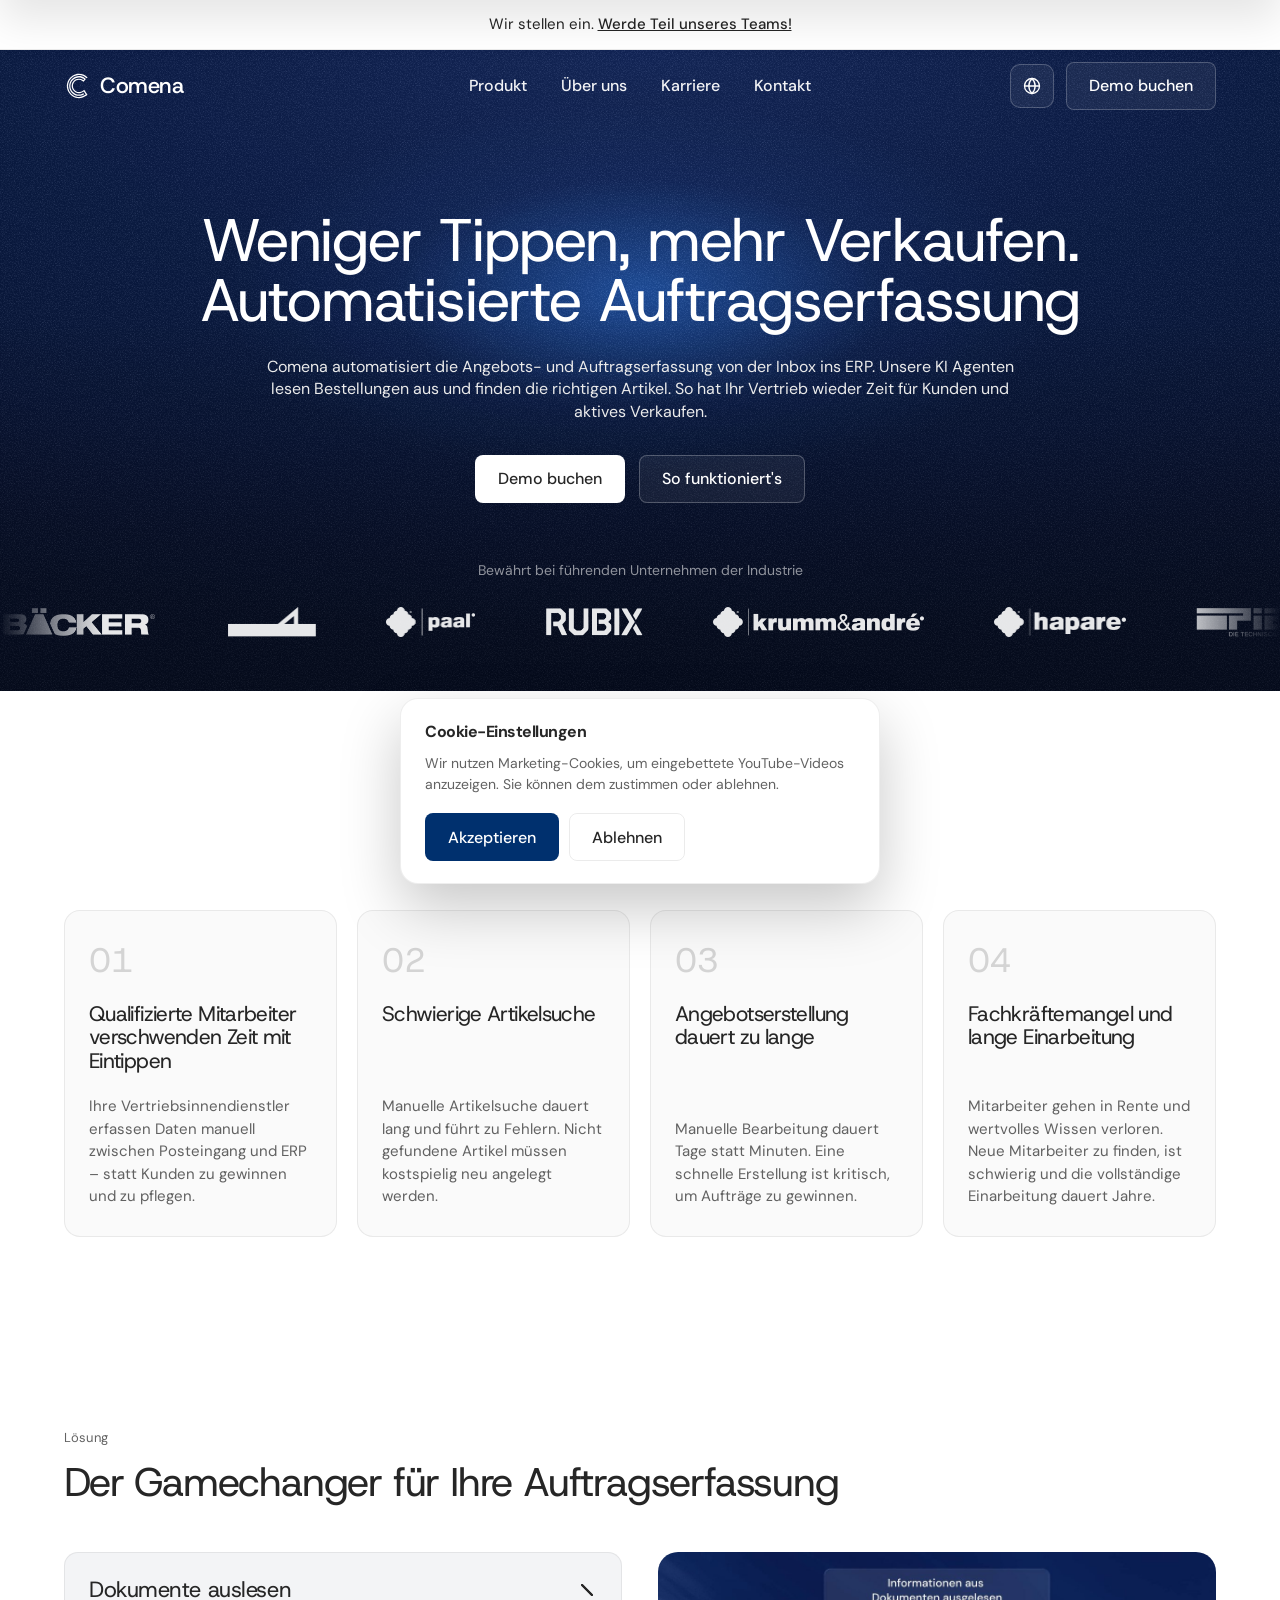
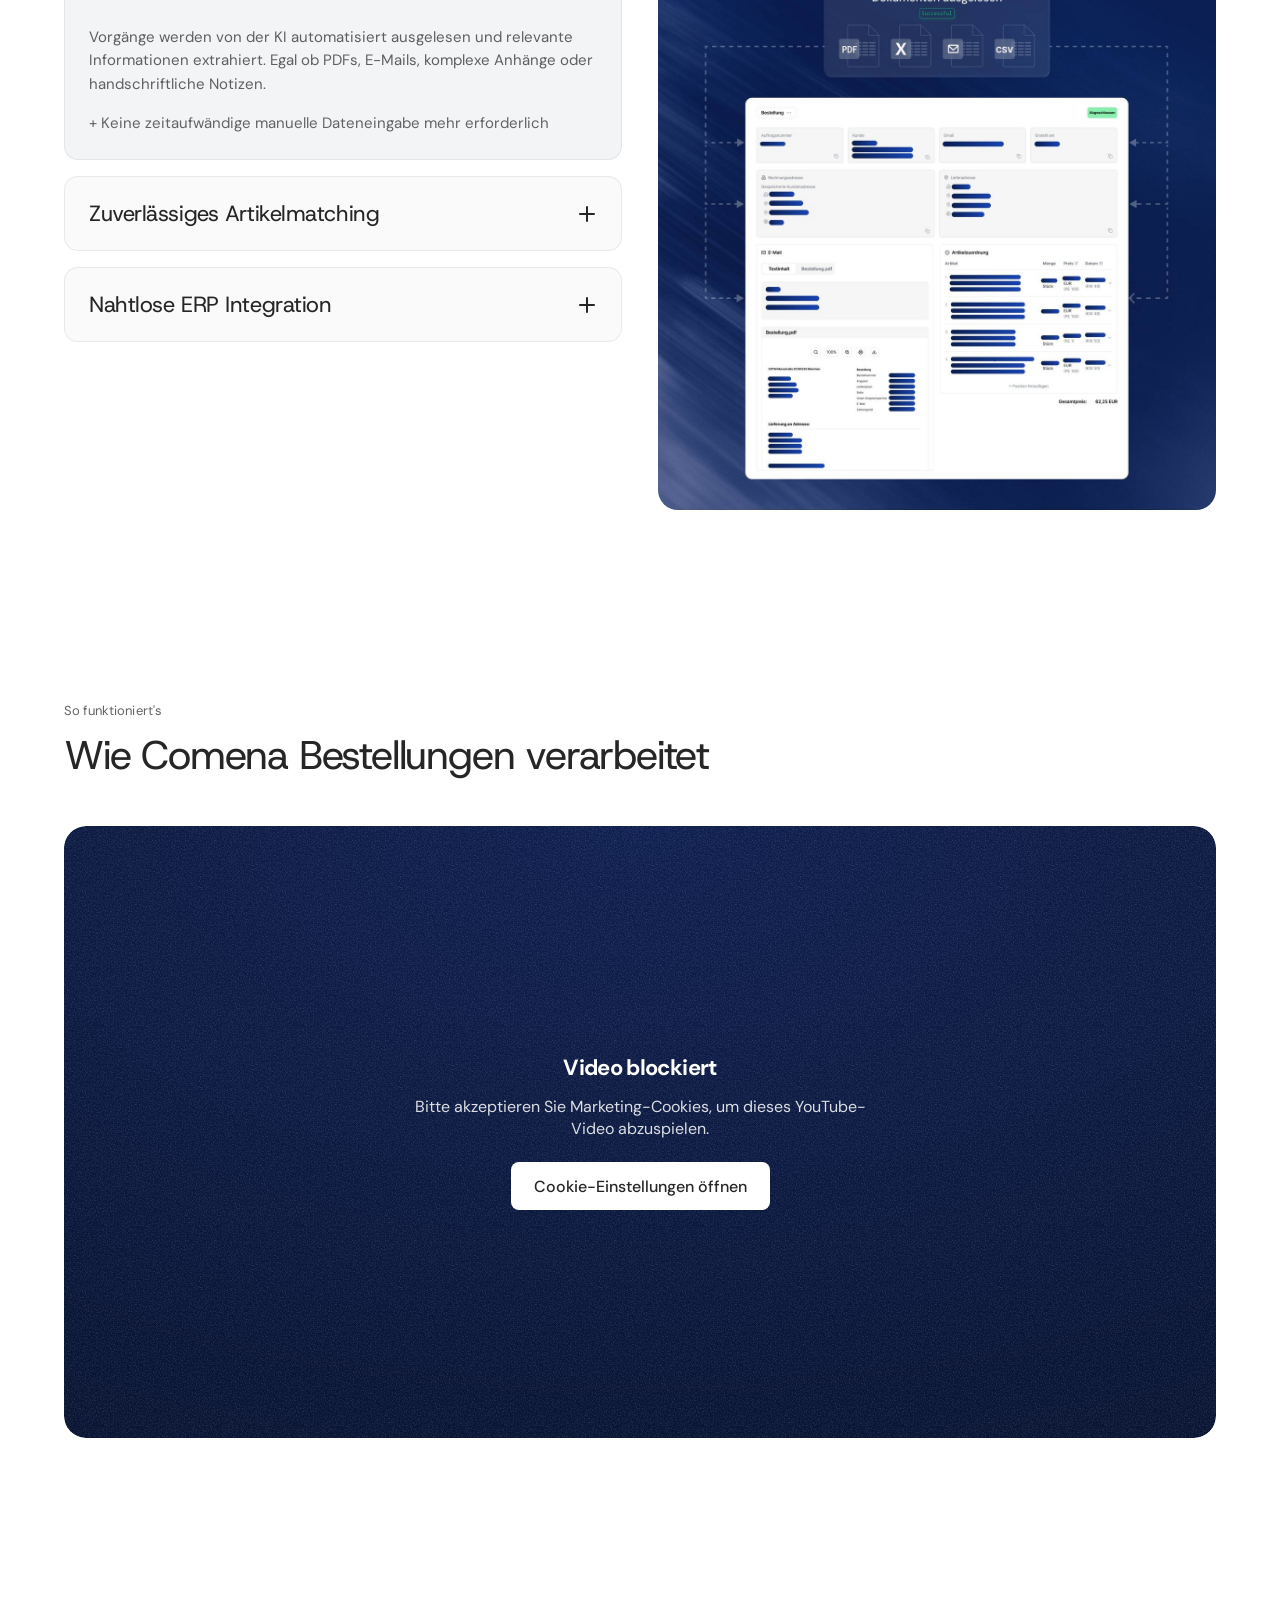
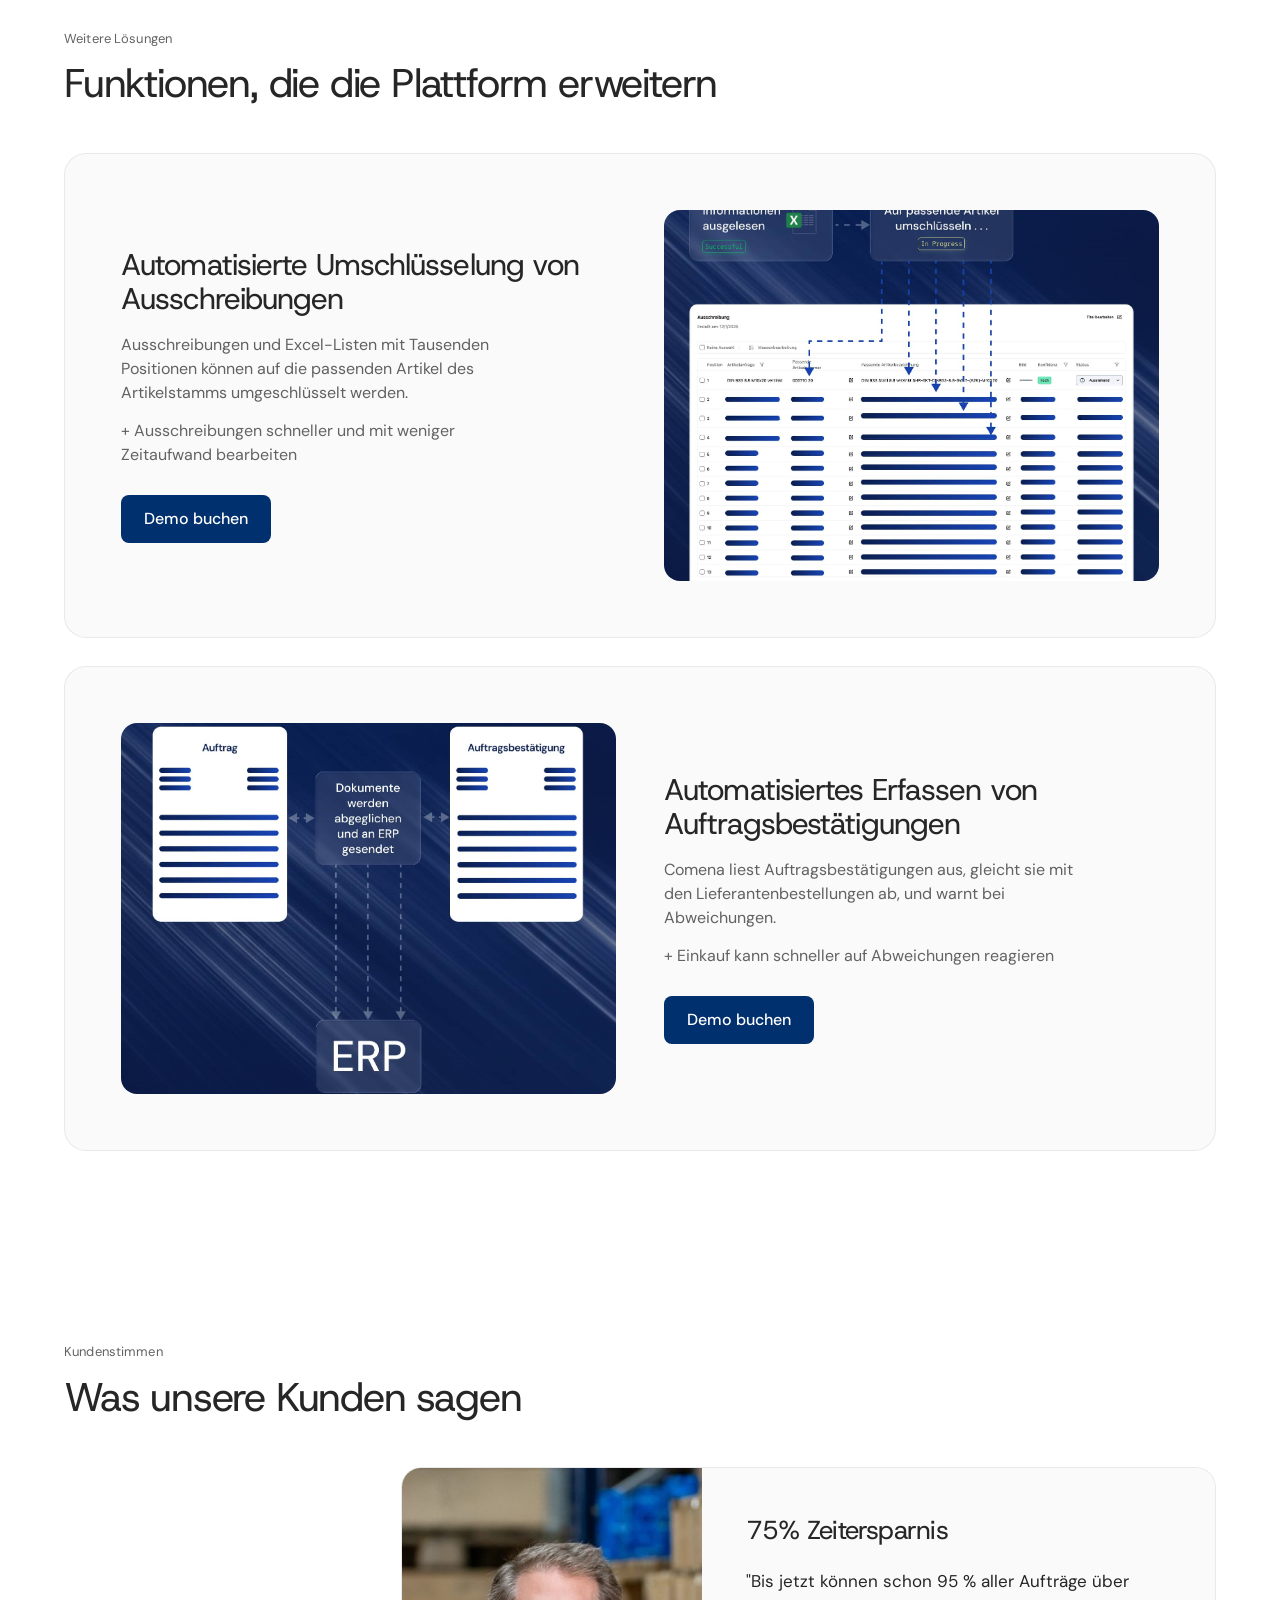
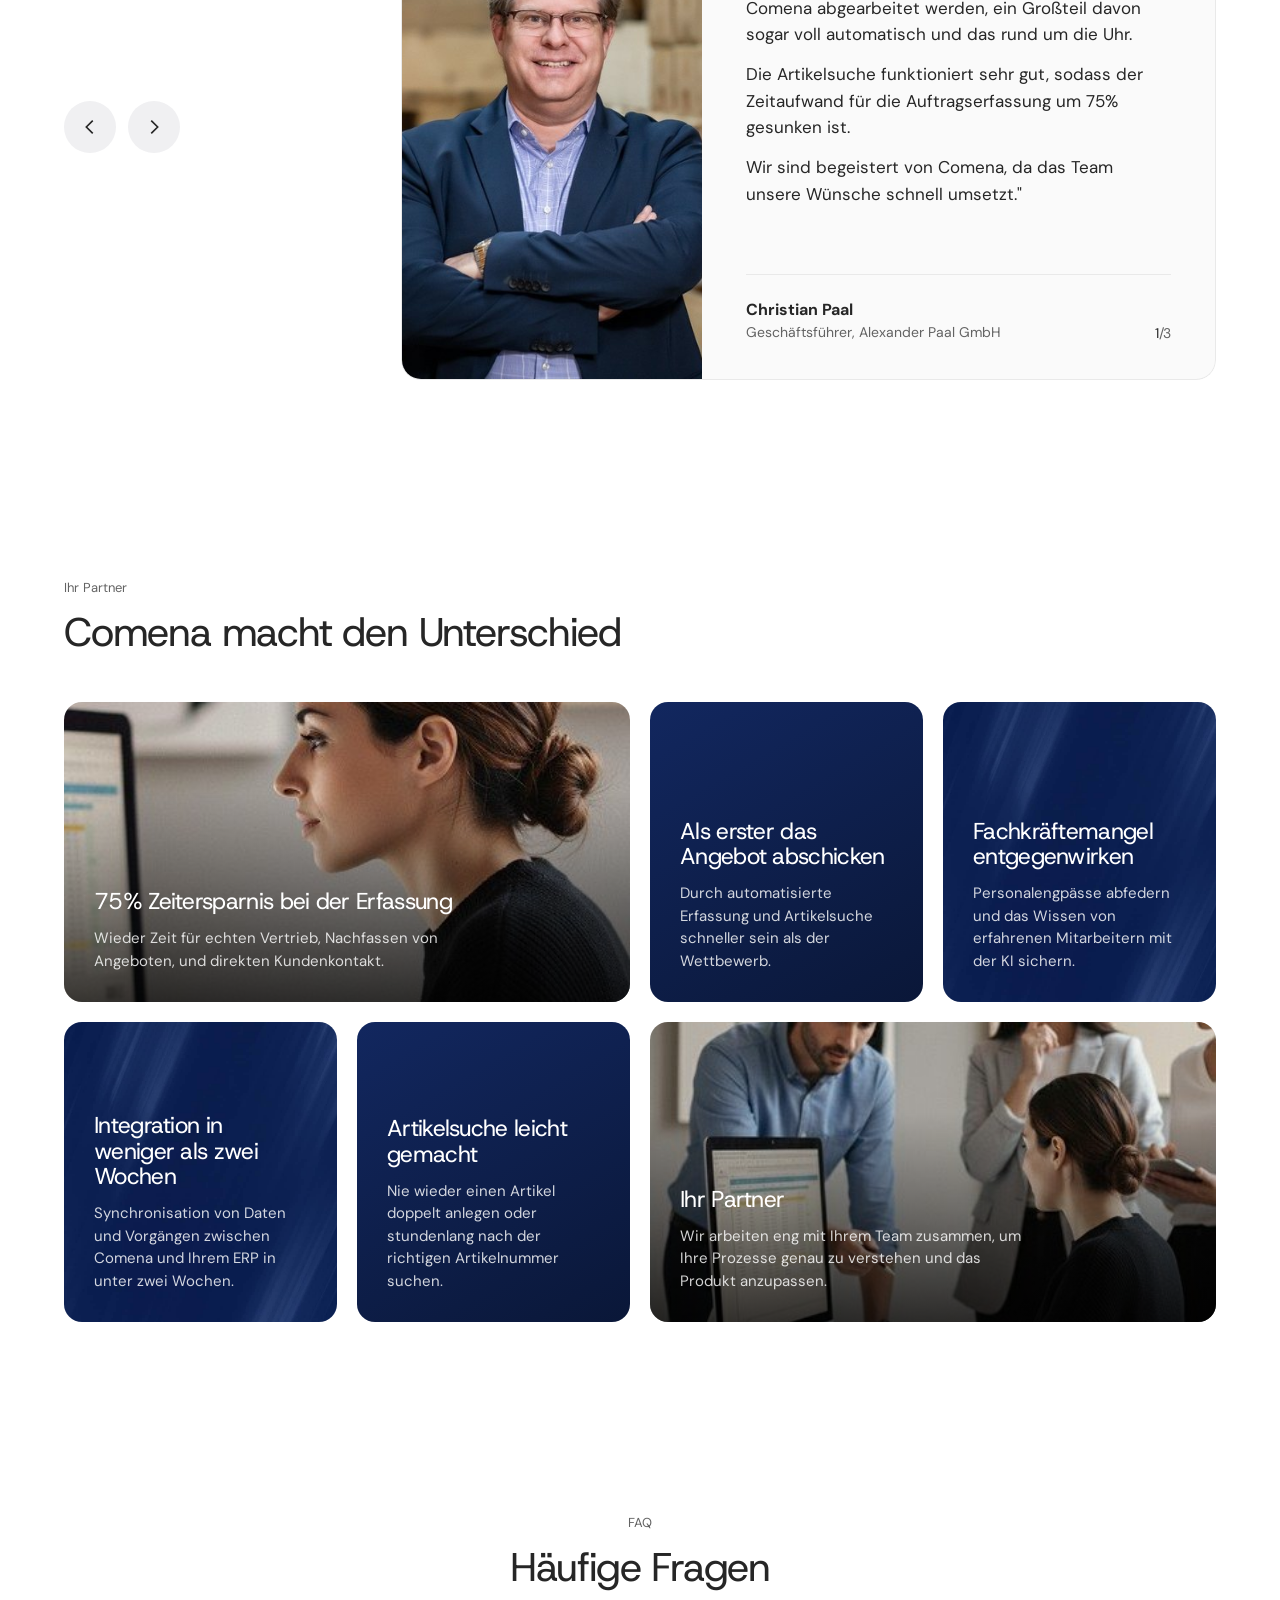
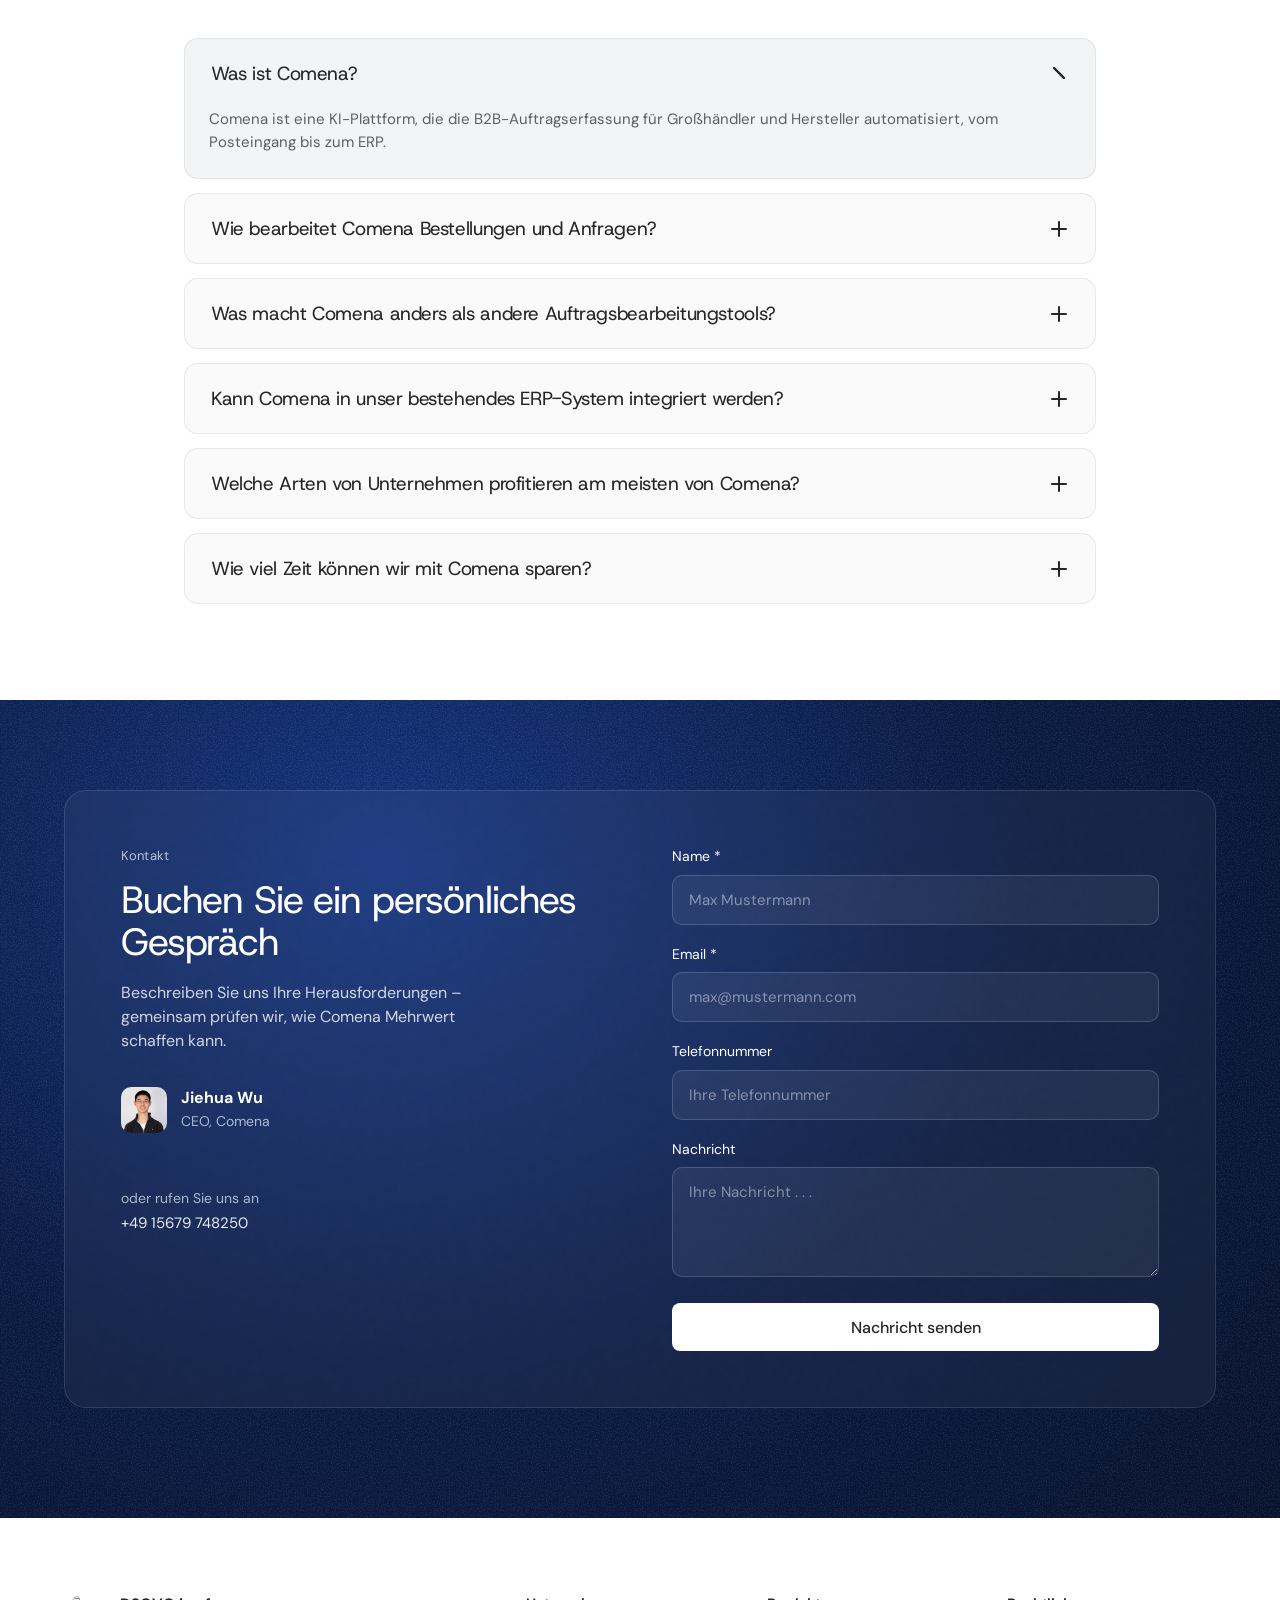
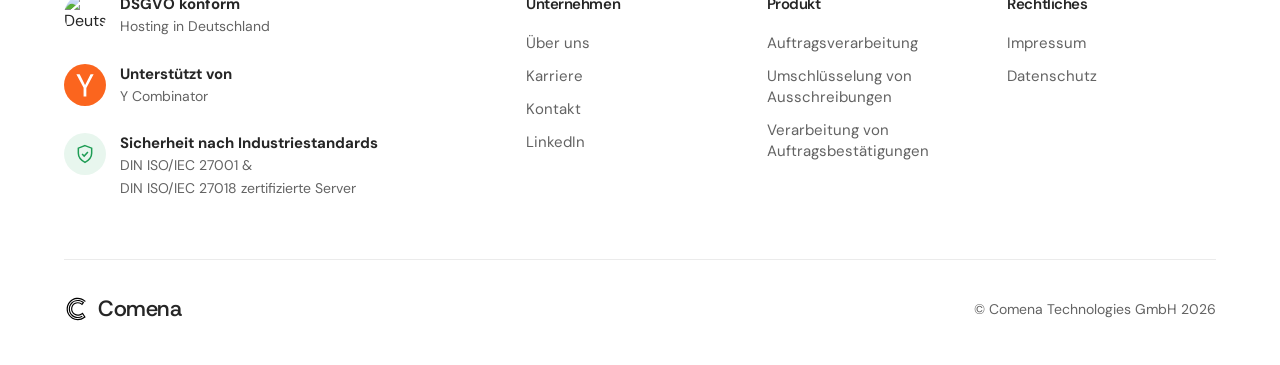
==== commit e9e51918: "Add Über uns, Impressum, Datenschutz and full English version Rebuilds the pages that existed on com" ====
--- a/index.html
+++ b/index.html
@@ -3,14 +3,153 @@
 <head>
   <meta charset="utf-8">
   <meta name="viewport" content="width=device-width, initial-scale=1">
-  <title>Comena</title>
-  <meta name="description" content="Comena automatisiert die Angebots- und Auftragserfassung von der Inbox ins ERP">
+
+  <title>Automatisierte Auftragserfassung mit KI | Comena</title>
+  <meta name="description" content="Automatisierte Auftragserfassung mit KI von Comena: Bestellungen automatisch auslesen und direkt ins ERP übertragen – 75% schnellere Abwicklung.">
+  <meta name="keywords" content="automatisierte Auftragserfassung, Auftragserfassung automatisieren, KI Auftragserfassung, automatisierte Angebotserfassung, automatisierte Bestellerfassung, digitale Auftragserfassung, Auftragsverarbeitung automatisieren, Auftragsmanagement Software, ERP Auftragserfassung, B2B Auftragserfassung, Auftragserfassung Großhandel, Comena">
+  <meta name="robots" content="index, follow">
+  <meta name="author" content="Comena Technologies GmbH">
+  <link rel="canonical" href="https://comena.info/">
+  <link rel="alternate" href="https://comena.info/" hreflang="de-DE">
+  <link rel="alternate" href="https://comena.info/en/" hreflang="en-US">
+  <link rel="alternate" href="https://comena.info/" hreflang="x-default">
+  <meta name="theme-color" content="#0a1636">
+
+  <!-- Open Graph -->
+  <meta property="og:type" content="website">
+  <meta property="og:site_name" content="Comena">
+  <meta property="og:locale" content="de_DE">
+  <meta property="og:url" content="https://comena.info/">
+  <meta property="og:title" content="Automatisierte Auftragserfassung mit KI | Comena">
+  <meta property="og:description" content="Comena liest Bestellungen und Angebote automatisch aus und überträgt sie direkt ins ERP. Bis zu 75% schnellere Auftragserfassung für Großhändler und Hersteller.">
+  <meta property="og:image" content="https://comena.info/assets/comena-automatisierte-auftragserfassung.jpg">
+  <meta property="og:image:width" content="1200">
+  <meta property="og:image:height" content="630">
+
+  <!-- Twitter Card -->
+  <meta name="twitter:card" content="summary_large_image">
+  <meta name="twitter:title" content="Automatisierte Auftragserfassung mit KI | Comena">
+  <meta name="twitter:description" content="Comena liest Bestellungen und Angebote automatisch aus und überträgt sie direkt ins ERP. Bis zu 75% schnellere Auftragserfassung für Großhändler und Hersteller.">
+  <meta name="twitter:image" content="https://comena.info/assets/comena-automatisierte-auftragserfassung.jpg">
+
   <link rel="icon" href="assets/9VEV39MrK39oEEc32gyFkGNIw0.svg" media="(prefers-color-scheme: light)">
   <link rel="icon" href="assets/0OUMlu4STW3f8f03diUFj3irM.svg" media="(prefers-color-scheme: dark)">
   <link rel="preconnect" href="https://fonts.googleapis.com">
   <link rel="preconnect" href="https://fonts.gstatic.com" crossorigin>
   <link href="https://fonts.googleapis.com/css2?family=DM+Sans:ital,opsz,wght@0,9..40,300;0,9..40,400;0,9..40,500;0,9..40,600;0,9..40,700;1,9..40,400&family=Host+Grotesk:ital,wght@0,300;0,400;0,500;0,600;1,400&display=swap" rel="stylesheet">
-  <link rel="stylesheet" href="styles.css?v=2">
+  <link rel="stylesheet" href="styles.css?v=4">
+
+  <script type="application/ld+json">
+  {
+      "@context": "https://schema.org",
+      "@type": "Organization",
+      "name": "Comena",
+      "legalName": "Comena Technologies GmbH",
+      "url": "https://comena.info/",
+      "logo": "https://comena.info/assets/9VEV39MrK39oEEc32gyFkGNIw0.svg",
+      "foundingDate": "2025",
+      "@id": "https://comena.info/#organization",
+      "address": {
+          "@type": "PostalAddress",
+          "streetAddress": "Spitzwegstr. 26a",
+          "postalCode": "85521",
+          "addressLocality": "Ottobrunn",
+          "addressRegion": "Bayern",
+          "addressCountry": "DE"
+      },
+      "email": "jiehua.wu@comena.ai",
+      "telephone": "+49-15679-748250",
+      "vatID": "DE454055503",
+      "contactPoint": {
+          "@type": "ContactPoint",
+          "telephone": "+49-15679-748250",
+          "email": "jiehua.wu@comena.ai",
+          "contactType": "sales",
+          "availableLanguage": [
+              "de",
+              "en"
+          ]
+      },
+      "founder": [
+          {
+              "@type": "Person",
+              "name": "Jiehua Wu"
+          },
+          {
+              "@type": "Person",
+              "name": "Almo Sutedjo"
+          }
+      ],
+      "description": "Comena bietet automatisierte Auftragserfassung mit KI für Großhändler und Hersteller – von der Angebotserfassung bis zur direkten ERP-Anbindung.",
+      "knowsAbout": [
+          "automatisierte Auftragserfassung",
+          "KI Auftragserfassung",
+          "Angebotserfassung",
+          "ERP Integration",
+          "Auftragsmanagement"
+      ],
+      "sameAs": [
+          "https://www.linkedin.com/company/comena-ai",
+          "https://www.ycombinator.com/companies/comena"
+      ]
+  }
+  </script>
+  <script type="application/ld+json">
+  {
+    "@context": "https://schema.org",
+    "@type": "FAQPage",
+    "mainEntity": [
+      {
+        "@type": "Question",
+        "name": "Was ist Comena?",
+        "acceptedAnswer": {
+          "@type": "Answer",
+          "text": "Comena ist eine KI-Plattform, die die B2B-Auftragserfassung für Großhändler und Hersteller automatisiert, vom Posteingang bis zum ERP."
+        }
+      },
+      {
+        "@type": "Question",
+        "name": "Wie bearbeitet Comena Bestellungen und Anfragen?",
+        "acceptedAnswer": {
+          "@type": "Answer",
+          "text": "Ihre Vertriebsinnendienstler können Bestellungen per E-Mail an unsere KI weiterleiten. Die KI extrahiert dann alle relevanten Informationen, schlüsselt die Produktbeschreibungen richtig um und zeigt die Informationen Ihrem Vertriebsmitarbeiter zur Genehmigung. Dann wird die Bestellung an Ihr ERP gesendet."
+        }
+      },
+      {
+        "@type": "Question",
+        "name": "Was macht Comena anders als andere Auftragsbearbeitungstools?",
+        "acceptedAnswer": {
+          "@type": "Answer",
+          "text": "Comena verwendet KI-Agenten, um intelligent alle relevanten Informationen zu extrahieren und Freitext-Produktbeschreibungen Ihren Artikeln zuzuordnen, ohne dass eine vorherige manuelle Einrichtung für jeden neuen Kunden erforderlich ist, wie bei EDI oder PDF2EDI."
+        }
+      },
+      {
+        "@type": "Question",
+        "name": "Kann Comena in unser bestehendes ERP-System integriert werden?",
+        "acceptedAnswer": {
+          "@type": "Answer",
+          "text": "Ja, Comena integriert sich nahtlos in fast jedes ERP. Wenn Ihr ERP bereits EDI unterstützt, kann Comena sogar die bestehenden APIs nutzen, um Bestellungen an Ihr ERP zu senden."
+        }
+      },
+      {
+        "@type": "Question",
+        "name": "Welche Arten von Unternehmen profitieren am meisten von Comena?",
+        "acceptedAnswer": {
+          "@type": "Answer",
+          "text": "Großhändler und Hersteller, die große Mengen an Bestellungen und Ausschreibungen bearbeiten, sehen den größten Nutzen, insbesondere solche mit großen Produktkatalogen."
+        }
+      },
+      {
+        "@type": "Question",
+        "name": "Wie viel Zeit können wir mit Comena sparen?",
+        "acceptedAnswer": {
+          "@type": "Answer",
+          "text": "Unsere Kunden reduzieren typischerweise die Auftragsbearbeitungszeit um 75%, wodurch sich Vertriebsteams auf Kundenkontakt konzentrieren können, anstatt auf manuelle Erfassung."
+        }
+      }
+    ]
+  }
+  </script>
 </head>
 <body>
 
@@ -23,14 +162,14 @@
   <header class="header" id="header">
     <div class="container header__inner">
       <a href="#top" class="brand" aria-label="Comena">
-        <img class="brand__mark brand__mark--light" src="assets/0OUMlu4STW3f8f03diUFj3irM.svg" alt="">
-        <img class="brand__mark brand__mark--dark" src="assets/9VEV39MrK39oEEc32gyFkGNIw0.svg" alt="">
+        <img class="brand__mark brand__mark--light" src="assets/0OUMlu4STW3f8f03diUFj3irM.svg" alt="Comena Logo" width="64" height="64">
+        <img class="brand__mark brand__mark--dark" src="assets/9VEV39MrK39oEEc32gyFkGNIw0.svg" alt="Comena Logo" width="64" height="64">
         <span class="brand__name">Comena</span>
       </a>
 
       <nav class="nav" id="nav">
         <a href="#loesung">Produkt</a>
-        <a href="#partner">Über uns</a>
+        <a href="ueber-uns/">Über uns</a>
         <a href="https://www.ycombinator.com/companies/comena/jobs" target="_blank" rel="noopener">Karriere</a>
         <a href="#kontakt">Kontakt</a>
       </nav>
@@ -42,8 +181,8 @@
           </button>
           <div class="lang__menu" role="menu">
             <div class="lang__label">Select Language</div>
-            <button role="menuitem" class="is-active">German</button>
-            <button role="menuitem">English (United States)</button>
+            <a role="menuitem" class="is-active" href="./" hreflang="de-DE">German</a>
+            <a role="menuitem" href="en/" hreflang="en-US">English (United States)</a>
           </div>
         </div>
         <a href="#kontakt" class="btn btn--demo">Demo buchen</a>
@@ -58,7 +197,7 @@
   <div class="mobilemenu" id="mobilemenu">
     <nav>
       <a href="#loesung">Produkt</a>
-      <a href="#partner">Über uns</a>
+      <a href="ueber-uns/">Über uns</a>
       <a href="https://www.ycombinator.com/companies/comena/jobs" target="_blank" rel="noopener">Karriere</a>
       <a href="#kontakt">Kontakt</a>
     </nav>
@@ -133,7 +272,7 @@
         </div>
         <div class="solution">
           <div class="accordion accordion--solution" id="solutionAcc">
-            <div class="acc-item is-open" data-img="assets/vP9bhPJwI2WXvm8ATmOyXBJ3Csw.jpg">
+            <div class="acc-item is-open" data-img="assets/ki-auftragserfassung-dokumente-auslesen.jpg">
               <button class="acc-head">
                 <span class="acc-title">Dokumente auslesen</span>
                 <span class="acc-icon"></span>
@@ -143,7 +282,7 @@
                 <p class="acc-plus">+ Keine zeitaufwändige manuelle Dateneingabe mehr erforderlich</p>
               </div>
             </div>
-            <div class="acc-item" data-img="assets/bJRzqcTDGfhjrTvjMjbaw6tSAM.jpg">
+            <div class="acc-item" data-img="assets/automatisiertes-artikelmatching-auftragserfassung.jpg">
               <button class="acc-head">
                 <span class="acc-title">Zuverlässiges Artikelmatching</span>
                 <span class="acc-icon"></span>
@@ -153,7 +292,7 @@
                 <p class="acc-plus">+ Zuverlässiges Matching minimiert Zeit für Artikelsuche</p>
               </div>
             </div>
-            <div class="acc-item" data-img="assets/Tuf0OMgCpiZTzLPUoyTCjEwg0M.jpg">
+            <div class="acc-item" data-img="assets/erp-integration-auftragserfassung.jpg">
               <button class="acc-head">
                 <span class="acc-title">Nahtlose ERP Integration</span>
                 <span class="acc-icon"></span>
@@ -165,7 +304,7 @@
             </div>
           </div>
           <div class="solution__media">
-            <img id="solutionImg" src="assets/vP9bhPJwI2WXvm8ATmOyXBJ3Csw.jpg" alt="Comena Dokumentenverarbeitung">
+            <img id="solutionImg" src="assets/ki-auftragserfassung-dokumente-auslesen.jpg" alt="Automatisierte Auftragserfassung mit Comena – KI liest Dokumente aus und ordnet Artikel zu" loading="lazy" decoding="async" width="1200" height="1202">
           </div>
         </div>
       </div>
@@ -216,7 +355,7 @@
             <a href="#kontakt" class="btn btn--demo">Demo buchen</a>
           </div>
           <div class="feature__media">
-            <img src="assets/cb6yJn9ngKvgDQkInbwomNCdXAg.jpg" alt="Automatisierte Umschlüsselung von Ausschreibungen">
+            <img src="assets/ausschreibungen-automatisiert-umschluesseln.jpg" alt="Automatisierte Umschlüsselung von Ausschreibungen" loading="lazy" decoding="async" width="1423" height="1423">
           </div>
         </div>
 
@@ -228,7 +367,7 @@
             <a href="#kontakt" class="btn btn--demo">Demo buchen</a>
           </div>
           <div class="feature__media">
-            <img src="assets/lyJYtWwrS7RIzxJIzsAGaR2Q.jpg" alt="Automatisiertes Erfassen von Auftragsbestätigungen">
+            <img src="assets/auftragsbestaetigungen-automatisch-erfassen.jpg" alt="Automatisiertes Erfassen von Auftragsbestätigungen" loading="lazy" decoding="async" width="1423" height="1423">
           </div>
         </div>
       </div>
@@ -246,7 +385,7 @@
           <div class="tst__viewport">
             <div class="tst__track" id="tstTrack">
               <article class="tst__slide">
-                <div class="tst__photo"><img src="assets/Dxnd1LYJwO1xQ5SSEbbXH7bfjpQ.jpeg" alt="Christian Paal"></div>
+                <div class="tst__photo"><img src="assets/Dxnd1LYJwO1xQ5SSEbbXH7bfjpQ.jpg" alt="Christian Paal" loading="lazy" decoding="async" width="600" height="600"></div>
                 <div class="tst__body">
                   <h3 class="tst__head">75% Zeitersparnis</h3>
                   <div class="tst__quote">
@@ -265,7 +404,7 @@
               </article>
 
               <article class="tst__slide">
-                <div class="tst__photo"><img src="assets/Nsu8yReQFkta6NTRYhaXmuRGerM.jpg" alt="Rafael Hennemann"></div>
+                <div class="tst__photo"><img src="assets/Nsu8yReQFkta6NTRYhaXmuRGerM.jpg" alt="Rafael Hennemann" loading="lazy" decoding="async" width="600" height="672"></div>
                 <div class="tst__body">
                   <h3 class="tst__head">Enge Partnerschaft</h3>
                   <div class="tst__quote">
@@ -284,7 +423,7 @@
               </article>
 
               <article class="tst__slide">
-                <div class="tst__photo"><img src="assets/EmEkC9G9jd4z1K38T1Y4emyq2pw.jpeg" alt="Stefanie Ettinger"></div>
+                <div class="tst__photo"><img src="assets/EmEkC9G9jd4z1K38T1Y4emyq2pw.jpg" alt="Stefanie Ettinger" loading="lazy" decoding="async" width="400" height="400"></div>
                 <div class="tst__body">
                   <h3 class="tst__head">Mehr Zeit für aktiven Vertrieb</h3>
                   <div class="tst__quote">
@@ -405,7 +544,7 @@
             <h2 class="contact__title">Buchen Sie ein persönliches Gespräch</h2>
             <p class="contact__sub">Beschreiben Sie uns Ihre Herausforderungen – gemeinsam prüfen wir, wie Comena Mehrwert schaffen kann.</p>
             <div class="contact__person">
-              <img src="assets/oAig1neGUshdpD9jhjAPTaYk.jpeg" alt="Jiehua Wu">
+              <img src="assets/oAig1neGUshdpD9jhjAPTaYk.jpg" alt="Jiehua Wu" loading="lazy" decoding="async" width="200" height="166">
               <div>
                 <strong>Jiehua Wu</strong>
                 <span>CEO, Comena</span>
@@ -417,6 +556,7 @@
             </div>
           </div>
           <form class="contact__form" id="contactForm">
+            <input type="hidden" name="_subject" value="Neue Kontaktanfrage von der Comena Website">
             <label>Name *
               <input type="text" name="name" placeholder="Max Mustermann" required>
             </label>
@@ -442,11 +582,11 @@
       <div class="footer__top">
         <div class="footer__badges">
           <div class="badge">
-            <img class="badge__icon" src="assets/uezCJl05fBIRH6gZrVGJKELqyKw.svg" alt="Deutschland">
+            <img class="badge__icon" src="assets/uezCJl05fBIRH6gZrVGJKELqyKw.svg" alt="Deutschland" width="1000" height="600">
             <div><strong>DSGVO konform</strong><span>Hosting in Deutschland</span></div>
           </div>
           <div class="badge">
-            <span class="badge__icon badge__yc">Y</span>
+            <img class="badge__icon" src="assets/logo-y-combinator-badge.svg" alt="Unterstützt von Y Combinator" width="256" height="256">
             <div><strong>Unterstützt von</strong><span>Y Combinator</span></div>
           </div>
           <div class="badge">
@@ -459,29 +599,29 @@
 
         <div class="footer__cols">
           <div class="footer__col">
-            <h4>Unternehmen</h4>
-            <a href="#partner">Über uns</a>
+            <h3>Unternehmen</h3>
+            <a href="ueber-uns/">Über uns</a>
             <a href="https://www.ycombinator.com/companies/comena/jobs" target="_blank" rel="noopener">Karriere</a>
             <a href="#kontakt">Kontakt</a>
             <a href="https://www.linkedin.com/company/comena-ai" target="_blank" rel="noopener">LinkedIn</a>
           </div>
           <div class="footer__col">
-            <h4>Produkt</h4>
+            <h3>Produkt</h3>
             <a href="#loesung">Auftragsverarbeitung</a>
             <a href="#weitere">Umschlüsselung von Ausschreibungen</a>
-            <a href="#weitere">Verarbeitung von Auftrgsbestätigungen</a>
+            <a href="#weitere">Verarbeitung von Auftragsbestätigungen</a>
           </div>
           <div class="footer__col">
-            <h4>Rechtliches</h4>
-            <a href="./impressum">Impressum</a>
-            <a href="./datenschutz">Datenschutz</a>
+            <h3>Rechtliches</h3>
+            <a href="impressum/">Impressum</a>
+            <a href="datenschutz/">Datenschutz</a>
           </div>
         </div>
       </div>
 
       <div class="footer__bottom">
         <a href="#top" class="brand brand--footer">
-          <img class="brand__mark" src="assets/9VEV39MrK39oEEc32gyFkGNIw0.svg" alt="">
+          <img class="brand__mark" src="assets/9VEV39MrK39oEEc32gyFkGNIw0.svg" alt="Comena Logo" width="64" height="64">
           <span class="brand__name">Comena</span>
         </a>
         <span class="footer__copy">© Comena Technologies GmbH 2026</span>
@@ -499,6 +639,6 @@
     </div>
   </div>
 
-  <script src="script.js?v=2"></script>
+  <script src="script.js?v=4"></script>
 </body>
 </html>
--- a/styles.css
+++ b/styles.css
@@ -108,12 +108,12 @@
 }
 .lang.is-open .lang__menu{display:block}
 .lang__label{font-size:12px;color:var(--muted);padding:8px 10px 6px}
-.lang__menu button{
+.lang__menu button,.lang__menu a{
   display:block;width:100%;text-align:left;background:none;border:0;
   padding:9px 10px;border-radius:8px;font-size:15px;color:var(--text);
 }
-.lang__menu button:hover{background:#f4f4f5}
-.lang__menu button.is-active{font-weight:600}
+.lang__menu button:hover,.lang__menu a:hover{background:#f4f4f5}
+.lang__menu button.is-active,.lang__menu a.is-active{font-weight:600}
 
 .burger{display:none;flex-direction:column;gap:5px;background:none;border:0;padding:8px;width:42px;height:42px}
 .burger span{display:block;height:2px;width:22px;background:currentColor;border-radius:2px;transition:.25s}
@@ -325,7 +325,7 @@
 .badge strong{display:block;font-size:15px;color:var(--text)}
 .badge span{color:var(--muted);font-size:14px;line-height:1.4}
 .footer__cols{display:grid;grid-template-columns:repeat(3,1fr);gap:32px}
-.footer__col h4{font-family:"DM Sans",sans-serif;font-weight:600;font-size:15px;margin-bottom:18px;color:var(--text)}
+.footer__col h3{font-family:"DM Sans",sans-serif;font-weight:600;font-size:15px;margin-bottom:18px;color:var(--text)}
 .footer__col a{display:block;color:var(--muted);font-size:15px;margin-bottom:12px;transition:color .2s}
 .footer__col a:hover{color:var(--text)}
 .footer__bottom{display:flex;align-items:center;justify-content:space-between;
@@ -333,6 +333,79 @@
 .brand--footer .brand__mark{height:24px}
 .brand--footer .brand__name{color:var(--text)}
 .footer__copy{color:var(--muted);font-size:14px}
+
+/* ============ Subpages (Über uns / Rechtliches) ============ */
+/* Breiten sind Inhaltsbreiten des Originals (1252 / 996) + 2x24px Container-Padding */
+.container--about{max-width:1300px}
+.container--team{max-width:1044px}
+
+/* Page hero (Über uns) */
+.hero--page{min-height:650px;display:flex;flex-direction:column;justify-content:center}
+.hero--page .hero__bg{background:#0a1636 url('assets/yuCB3fDiktDbmCgWKiBNumz6RgM.jpg') center/cover}
+.hero--page .hero__inner{padding-top:40px;padding-bottom:40px}
+.hero--page .hero__title{font-size:56px;max-width:620px}
+.hero--page .hero__sub{margin-top:22px;max-width:640px}
+.hero--page .hero__cta{margin-top:28px}
+
+/* Mission */
+.mission{display:grid;grid-template-columns:1fr 1fr;gap:18px}
+.mission__media{border-radius:18px;overflow:hidden;background:var(--navy);aspect-ratio:617/480}
+.mission__media img{width:100%;height:100%;object-fit:cover}
+.mission__card{border-radius:18px;background:var(--navy-btn);color:#fff;
+  display:flex;align-items:flex-end;padding:44px;aspect-ratio:617/480}
+.mission__card p{font-size:17px;line-height:1.5}
+
+/* Gründerteam */
+.founders{display:grid;grid-template-columns:1fr 1fr;gap:20px}
+.founder__photo{border-radius:14px;overflow:hidden;background:var(--card);aspect-ratio:1/1}
+.founder__photo img{width:100%;height:100%;object-fit:cover}
+.founder__in{display:inline-grid;place-items:center;width:24px;height:24px;margin-top:20px;
+  border:1px solid var(--line);border-radius:5px;color:var(--text);transition:background .2s}
+.founder__in:hover{background:var(--card)}
+.founder__name{font-size:22px;margin-top:14px}
+.founder__role{color:var(--muted);font-size:15px;margin-top:5px}
+.founder__text{color:var(--text-soft);font-size:15px;line-height:1.55;margin-top:14px;max-width:440px}
+.founder__logos{display:flex;align-items:center;gap:24px;margin-top:24px}
+.founder__logos img{height:19px;width:auto;opacity:.5}
+
+/* Team */
+.team{display:grid;grid-template-columns:repeat(3,1fr);gap:24px}
+.team__cell{position:relative;border-radius:12px;overflow:hidden;background:var(--navy);aspect-ratio:316/368}
+.team__cell img{width:100%;height:100%;object-fit:cover}
+.team__cell::after{content:"";position:absolute;inset:0;
+  background:linear-gradient(transparent 55%, rgba(0,0,0,.72))}
+.team__meta{position:absolute;left:16px;right:16px;bottom:14px;z-index:2;color:#fff}
+.team__meta strong{display:block;font-size:15px;font-weight:500}
+.team__meta span{font-size:12px;color:rgba(255,255,255,.75)}
+.team__cta{display:flex;justify-content:center;margin-top:44px}
+
+/* Partner marquee (helle Sektion) */
+.partners__marquee{margin-top:8px}
+.partners__marquee .marquee__track{gap:90px;animation-duration:40s}
+.partners__marquee .marquee__track img{height:30px;filter:none;opacity:.85}
+
+/* CTA */
+.cta{position:relative;min-height:599px;display:grid;place-items:center;
+  text-align:center;color:#fff;overflow:hidden}
+.cta__bg{position:absolute;inset:0;background:#0a1636 url('assets/yuCB3fDiktDbmCgWKiBNumz6RgM.jpg') center/cover}
+.cta .container{position:relative;z-index:2}
+.cta__title{font-size:40px;line-height:1.1;max-width:620px;margin:0 auto}
+.cta__sub{margin:20px auto 0;max-width:460px;color:rgba(255,255,255,.85);font-size:16px;line-height:1.5}
+.cta__actions{display:flex;justify-content:center;margin-top:28px}
+
+/* Rechtstexte */
+.legal-hero{background:#fafafc;padding:136px 0;text-align:center}
+.legal-hero h1{font-size:52px;line-height:1.1}
+.legal{padding:46px 0 120px}
+.legal h2{font-family:"DM Sans",sans-serif;font-weight:700;font-size:14px;
+  color:var(--text);margin:21px 0 1px}
+.legal h2:first-child{margin-top:0}
+.legal h3{font-family:"DM Sans",sans-serif;font-weight:700;font-size:14px;
+  color:var(--text);margin:17px 0 1px}
+.legal p{font-size:14px;line-height:1.6;color:var(--text-soft);margin-bottom:6px;max-width:1100px}
+.legal ul{margin:4px 0 6px;padding-left:20px}
+.legal li{font-size:14px;line-height:1.6;color:var(--text-soft)}
+.legal a{text-decoration:underline}
 
 /* ---------- Responsive ---------- */
 @media (max-width:1024px){
@@ -358,6 +431,10 @@
   .tst__nav{position:static;transform:none;margin-top:24px}
   .contact__card{grid-template-columns:1fr;gap:40px;padding:32px}
   .footer__top{grid-template-columns:1fr;gap:40px}
+  .mission{grid-template-columns:1fr}
+  .mission__card{aspect-ratio:auto;padding:32px}
+  .founders{grid-template-columns:1fr;gap:44px}
+  .team{grid-template-columns:repeat(2,1fr)}
 }
 @media (max-width:620px){
   .section{padding:64px 0}
@@ -369,4 +446,11 @@
   .tst__nav{position:static;margin-top:24px}
   .feature__text h3{font-size:24px}
   .contact__title{font-size:30px}
-}
+  .hero--page{min-height:0}
+  .hero--page .hero__title{font-size:34px}
+  .team{grid-template-columns:1fr}
+  .cta{min-height:0;padding:80px 0}
+  .cta__title{font-size:30px}
+  .legal-hero{padding:64px 0}
+  .legal-hero h1{font-size:34px}
+}
